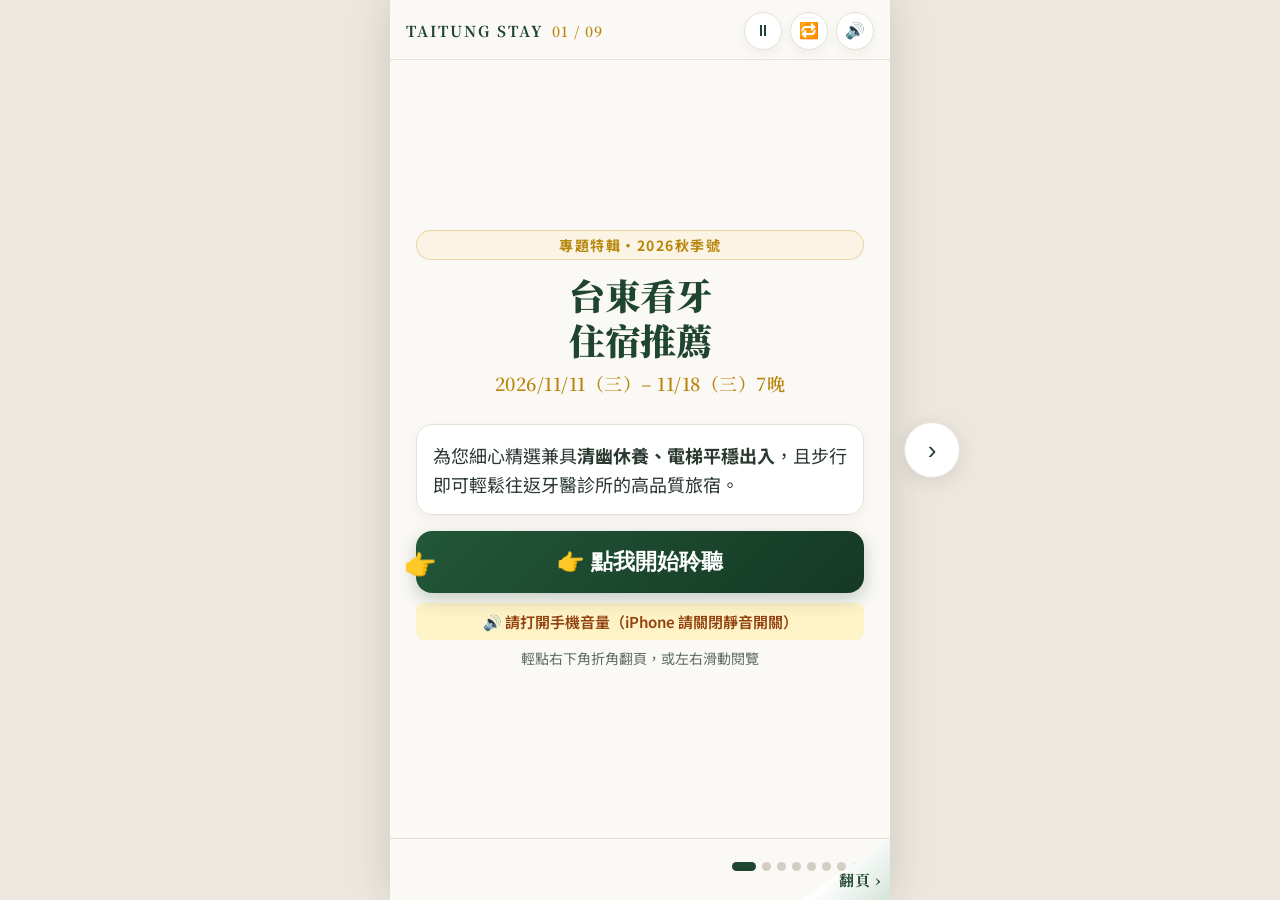
==== magazine/index.html @ 60752215 "feat: add editorial flip magazine with MiniMax TTS narration (task 7)" ====
<!DOCTYPE html>
<html lang="zh-Hant-TW">
<head>
  <meta charset="UTF-8">
  <meta name="viewport" content="width=device-width, initial-scale=1, viewport-fit=cover">
  <title>台東看牙住宿推薦｜雜誌風語音翻頁專刊</title>
  <meta name="robots" content="noindex,nofollow">
  <link rel="icon" href="data:,">
  <link rel="stylesheet" href="css/style.css?v=20261017_1200">
</head>
<body>

  <!-- PC Side Navigation Arrows -->
  <button id="pcLeft" class="pc-nav-arrow pc-nav-left" aria-label="上一頁">‹</button>
  <button id="pcRight" class="pc-nav-arrow pc-nav-right" aria-label="下一頁">›</button>

  <div id="app">
    <!-- Topbar Navigation & Audio Controls -->
    <header class="topbar">
      <div class="topbar-brand">
        <span class="mag-logo">TAITUNG STAY</span>
        <span id="pageNo" class="page-indicator">01 / 09</span>
      </div>
      <div class="topbar-controls">
        <button id="btnPause" class="control-btn" aria-label="暫停或繼續" title="暫停 / 播放">⏸</button>
        <button id="btnReplay" class="control-btn" aria-label="重聽本頁" title="重聽本頁">🔁</button>
        <button id="btnMute" class="control-btn" aria-label="靜音切換" title="靜音切換">🔊</button>
      </div>
    </header>

    <!-- Slide Stage -->
    <main id="stage" class="stage">

      <!-- ==========================================
           SLIDE 1: COVER
           ========================================== -->
      <section class="slide active" data-page="1">
        <div class="inner cover-hero">
          <div class="cover-badge">專題特輯・2026秋季號</div>
          <h1 class="cover-title">台東看牙<br>住宿推薦</h1>
          <div class="cover-dates">2026/11/11（三）– 11/18（三）7晚</div>

          <div class="cover-intro-box">
            為您細心精選兼具<strong>清幽休養、電梯平穩出入</strong>，且步行即可輕鬆往返牙醫診所的高品質旅宿。
          </div>

          <div style="position: relative; width: 100%;">
            <span class="finger-hint" style="left: -12px; top: 12px;">👉</span>
            <button id="btnStart" class="cover-btn-start">
              <span>👉 點我開始聆聽</span>
            </button>
          </div>

          <div class="volume-notice">
            <span>🔊 請打開手機音量（iPhone 請關閉靜音開關）</span>
          </div>

          <div class="turn-hint-text">
            <span>輕點右下角折角翻頁，或左右滑動閱覽</span>
          </div>
        </div>
      </section>

      <!-- ==========================================
           SLIDE 2: CLINIC LOCATION
           ========================================== -->
      <section class="slide" data-page="2">
        <div class="inner">
          <div class="mag-category">LOCATION & ACCESS</div>
          <h2 class="mag-title">牙醫診所地理位置</h2>
          <div class="mag-subtitle">台東市更生路689巷一帶・靜謐生活圈</div>

          <div class="mag-card">
            <div class="info-row">
              <span class="info-tag">診所核心</span>
              <span class="info-val">台東市更生路689巷一帶</span>
            </div>
            <div class="info-row">
              <span class="info-tag">周邊環境</span>
              <span class="info-val">生活機能完善・夜間清幽安靜</span>
            </div>
            <div class="info-row">
              <span class="info-tag">推薦標準</span>
              <span class="info-val">步行即可輕鬆達・回診無負擔</span>
            </div>
          </div>

          <div class="map-visual-box">
            <div class="map-visual-pin">📍</div>
            <div style="font-size: 18px; font-weight: 700; color: var(--primary); margin-bottom: 4px;">診所位置坐標中心</div>
            <div style="font-size: 16px; color: var(--text-muted);">本特輯住宿皆圍繞診所步行 8～10 分鐘範圍</div>
          </div>

          <div class="action-row" style="position: relative;">
            <span class="finger-hint" style="left: -14px; top: 10px;">👉</span>
            <a class="btn-mag btn-primary-mag btn-full" href="https://www.google.com/maps?q=22.766940279683972,121.13652461835369" target="_blank" rel="noopener noreferrer">
              🗺️ 開啟 Google 地圖導航
            </a>
          </div>
        </div>
      </section>

      <!-- ==========================================
           SLIDE 3: EVERGREEN HALL (松柏文旅)
           ========================================== -->
      <section class="slide" data-page="3">
        <div class="inner">
          <div class="mag-category">PRIMARY RECOMMENDATION 01</div>
          <h2 class="mag-title">松柏文旅</h2>
          <div class="mag-subtitle">步行到牙醫 550 公尺｜散步約 8 分鐘</div>

          <div class="tags-row">
            <span class="tag-pill">⭐ 主推首選</span>
            <span class="tag-pill">🛗 大樓有電梯</span>
            <span class="tag-pill">🌿 獨立陽台</span>
            <span class="tag-pill warning">⚠️ 雙床房剩最後 1 間</span>
          </div>

          <div class="mag-card">
            <div class="info-row">
              <span class="info-tag">地址</span>
              <span class="info-val">台東市洛陽街342號</span>
            </div>
            <div class="info-row">
              <span class="info-tag">旅客評分</span>
              <span class="info-val">8.5 分（Booking 高評）</span>
            </div>
            <div class="info-row">
              <span class="info-tag">房型規劃</span>
              <span class="info-val">雙床房（2張單人床）/ 加大雙人床 20㎡</span>
            </div>
            <div class="info-row">
              <span class="info-tag">7 晚總價</span>
              <span class="info-val price-val">TWD 13,504</span>
            </div>
            <div class="info-row">
              <span class="info-tag">取消政策</span>
              <span class="info-val" style="color: #047857; font-weight: 700;">10/28 前免費取消</span>
            </div>
          </div>

          <div class="action-row" style="position: relative;">
            <span class="finger-hint" style="left: -14px; top: 8px;">👉</span>
            <a class="btn-mag btn-primary-mag" href="https://www.booking.com/hotel/tw/342-evergreen-hall.zh-tw.html?checkin=2026-11-11&checkout=2026-11-18&group_adults=2&no_rooms=1" target="_blank" rel="noopener noreferrer">
              🏨 Booking 訂房
            </a>
            <a class="btn-mag btn-outline-mag" href="https://www.google.com/maps/dir/?api=1&origin=%E5%8F%B0%E6%9D%B1%E5%B8%82%E6%B4%9B%E9%99%BD%E8%A1%97342%E8%99%9F&destination=22.766940279683972,121.13652461835369&travelmode=walking" target="_blank" rel="noopener noreferrer">
              🚶 步行路線
            </a>
          </div>
        </div>
      </section>

      <!-- ==========================================
           SLIDE 4: HOTEL DE TRIANON (翠安儂風旅)
           ========================================== -->
      <section class="slide" data-page="4">
        <div class="inner">
          <div class="mag-category">PRIMARY RECOMMENDATION 02</div>
          <h2 class="mag-title">翠安儂風旅</h2>
          <div class="mag-subtitle">步行到牙醫約 8～9 分鐘｜法式優雅風情</div>

          <div class="tags-row">
            <span class="tag-pill">⭐ 主推精選</span>
            <span class="tag-pill">🛗 有電梯</span>
            <span class="tag-pill">🛎️ 24H 櫃檯</span>
            <span class="tag-pill">🚨 浴室緊急拉繩</span>
            <span class="tag-pill">🥐 附美味早餐</span>
          </div>

          <div class="mag-card">
            <div class="info-row">
              <span class="info-tag">地址</span>
              <span class="info-val">台東市四維路三段152號</span>
            </div>
            <div class="info-row">
              <span class="info-tag">旅客評分</span>
              <span class="info-val">8.2 分</span>
            </div>
            <div class="info-row">
              <span class="info-tag">推薦房型</span>
              <span class="info-val">標準雙人房 25㎡（寬敞明亮）</span>
            </div>
            <div class="info-row">
              <span class="info-tag">7 晚總價</span>
              <span class="info-val price-val">TWD 13,410</span>
            </div>
            <div class="info-row">
              <span class="info-tag">取消政策</span>
              <span class="info-val" style="color: #047857; font-weight: 700;">11/8 前免費取消</span>
            </div>
          </div>

          <div class="action-row" style="position: relative;">
            <span class="finger-hint" style="left: -14px; top: 8px;">👉</span>
            <a class="btn-mag btn-primary-mag" href="https://www.booking.com/hotel/tw/hotel-de-trianon-taitung.zh-tw.html?checkin=2026-11-11&checkout=2026-11-18&group_adults=2&no_rooms=1" target="_blank" rel="noopener noreferrer">
              🏨 Booking 訂房
            </a>
            <a class="btn-mag btn-outline-mag" href="https://www.google.com/maps/dir/?api=1&origin=%E5%8F%B0%E6%9D%B1%E5%B8%82%E5%9B%9B%E7%B6%AD%E8%B7%AF%E4%B8%89%E6%AE%B5152%E8%99%9F&destination=22.766940279683972,121.13652461835369&travelmode=walking" target="_blank" rel="noopener noreferrer">
              🚶 步行路線
            </a>
          </div>
        </div>
      </section>

      <!-- ==========================================
           SLIDE 5: SIANG GUEST HOUSE (湯園民宿)
           ========================================== -->
      <section class="slide" data-page="5">
        <div class="inner">
          <div class="mag-category">PRIMARY RECOMMENDATION 03</div>
          <h2 class="mag-title">湯園民宿</h2>
          <div class="mag-subtitle">步行到牙醫 700 公尺｜散步約 10 分鐘</div>

          <div class="tags-row">
            <span class="tag-pill">⭐ 8.9分超高評</span>
            <span class="tag-pill">🛗 有電梯</span>
            <span class="tag-pill">🧺 房內洗衣機</span>
            <span class="tag-pill">🚽 免治馬桶</span>
            <span class="tag-pill">🍳 每日早餐</span>
          </div>

          <div class="mag-card">
            <div class="info-row">
              <span class="info-tag">地址</span>
              <span class="info-val">台東市中興路一段225號</span>
            </div>
            <div class="info-row">
              <span class="info-tag">長住特點</span>
              <span class="info-val">房內專屬洗衣機・生活極便利</span>
            </div>
            <div class="info-row">
              <span class="info-tag">房型規劃</span>
              <span class="info-val">雙人房 15㎡（附獨立陽台）</span>
            </div>
            <div class="info-row">
              <span class="info-tag">7 晚總價</span>
              <span class="info-val price-val">TWD 12,600</span>
            </div>
            <div class="info-row">
              <span class="info-tag">取消政策</span>
              <span class="info-val" style="color: #047857; font-weight: 700;">11/4 前免費取消</span>
            </div>
          </div>

          <div class="action-row" style="position: relative;">
            <span class="finger-hint" style="left: -14px; top: 8px;">👉</span>
            <a class="btn-mag btn-primary-mag" href="https://www.booking.com/hotel/tw/siang-guest-house.zh-tw.html?checkin=2026-11-11&checkout=2026-11-18&group_adults=2&no_rooms=1" target="_blank" rel="noopener noreferrer">
              🏨 Booking 訂房
            </a>
            <a class="btn-mag btn-outline-mag" href="https://www.google.com/maps/dir/?api=1&origin=%E5%8F%B0%E6%9D%B1%E5%B8%82%E4%B8%AD%E8%88%88%E8%B7%AF%E4%B8%80%E6%AE%B5225%E8%99%9F&destination=22.766940279683972,121.13652461835369&travelmode=walking" target="_blank" rel="noopener noreferrer">
              🚶 步行路線
            </a>
          </div>
        </div>
      </section>

      <!-- ==========================================
           SLIDE 6: KINDNESS HOTEL (康橋大飯店 台東館)
           ========================================== -->
      <section class="slide" data-page="6">
        <div class="inner">
          <div class="mag-category">BACKUP SELECTION 01</div>
          <h2 class="mag-title">康橋大飯店 台東館</h2>
          <div class="mag-subtitle">步行到牙醫 800 公尺｜散步約 11 分鐘</div>

          <div class="tags-row">
            <span class="tag-pill">📋 品牌備案</span>
            <span class="tag-pill">🛗 有電梯</span>
            <span class="tag-pill">🥞 豐盛早餐</span>
            <span class="tag-pill">🍜 宵夜點心供應</span>
          </div>

          <div class="mag-card">
            <div class="info-row">
              <span class="info-tag">地址</span>
              <span class="info-val">台東市中興路一段209巷16號</span>
            </div>
            <div class="info-row">
              <span class="info-tag">電話諮詢</span>
              <span class="info-val"><a href="tel:089-229226" style="color: var(--primary); font-weight: 700;">089-229226</a></span>
            </div>
            <div class="info-row">
              <span class="info-tag">房型規格</span>
              <span class="info-val">舒適四人間 26㎡（2張雙人床）</span>
            </div>
            <div class="info-row">
              <span class="info-tag">7 晚總價</span>
              <span class="info-val price-val">TWD 38,790</span>
            </div>
            <div class="info-row">
              <span class="info-tag">取消與付款</span>
              <span class="info-val" style="color: #047857; font-weight: 700;">11/9 前免費取消・入住付款</span>
            </div>
          </div>

          <div class="action-row" style="position: relative;">
            <span class="finger-hint" style="left: -14px; top: 8px;">👉</span>
            <a class="btn-mag btn-primary-mag" href="https://www.booking.com/hotel/tw/kindness-hotel-taidong.zh-tw.html?checkin=2026-11-11&checkout=2026-11-18&group_adults=2&no_rooms=1" target="_blank" rel="noopener noreferrer">
              🏨 Booking 訂房
            </a>
            <a class="btn-mag btn-outline-mag" href="https://www.google.com/maps/dir/?api=1&origin=%E5%8F%B0%E6%9D%B1%E5%B8%82%E4%B8%AD%E8%88%88%E8%B7%AF%E4%B8%80%E6%AE%B5209%E5%B7%B716%E8%99%9F&destination=22.766940279683972,121.13652461835369&travelmode=walking" target="_blank" rel="noopener noreferrer">
              🚶 步行路線
            </a>
          </div>
        </div>
      </section>

      <!-- ==========================================
           SLIDE 7: SUMMER OF MOONLIGHT (月光夏民宿)
           ========================================== -->
      <section class="slide" data-page="7">
        <div class="inner">
          <div class="mag-category">BACKUP SELECTION 02</div>
          <h2 class="mag-title">月光夏民宿</h2>
          <div class="mag-subtitle">車程約 5 分鐘｜一樓客房免爬樓梯</div>

          <div class="tags-row">
            <span class="tag-pill">📋 舒適備案</span>
            <span class="tag-pill">🚪 一樓免爬梯</span>
            <span class="tag-pill">🌿 獨立陽台</span>
            <span class="tag-pill">🚐 車站機場免費接送</span>
          </div>

          <div class="mag-card">
            <div class="info-row">
              <span class="info-tag">地址</span>
              <span class="info-val">台東市馬亨亨大道625號</span>
            </div>
            <div class="info-row">
              <span class="info-tag">電話諮詢</span>
              <span class="info-val"><a href="tel:089-219168" style="color: var(--primary); font-weight: 700;">089-219168</a></span>
            </div>
            <div class="info-row">
              <span class="info-tag">房型規格</span>
              <span class="info-val">雙人房 23㎡（附陽台）</span>
            </div>
            <div class="info-row">
              <span class="info-tag">7 晚總價</span>
              <span class="info-val price-val">TWD 25,945</span>
            </div>
            <div class="info-row">
              <span class="info-tag">取消政策</span>
              <span class="info-val" style="color: #047857; font-weight: 700;">11/4 前免費取消</span>
            </div>
          </div>

          <div class="action-row" style="position: relative;">
            <span class="finger-hint" style="left: -14px; top: 8px;">👉</span>
            <a class="btn-mag btn-primary-mag" href="https://www.booking.com/hotel/tw/summer-of-moonlight-homestay.zh-tw.html?checkin=2026-11-11&checkout=2026-11-18&group_adults=2&no_rooms=1" target="_blank" rel="noopener noreferrer">
              🏨 Booking 訂房
            </a>
            <a class="btn-mag btn-outline-mag" href="https://www.google.com/maps/dir/?api=1&origin=%E5%8F%B0%E6%9D%B1%E5%B8%82%E9%A6%AC%E4%BA%A8%E4%BA%A8%E5%A4%A7%E9%81%93625%E8%99%9F&destination=22.766940279683972,121.13652461835369&travelmode=walking" target="_blank" rel="noopener noreferrer">
              🚶 步行路線
            </a>
          </div>
        </div>
      </section>

      <!-- ==========================================
           SLIDE 8: BOOKING TIPS
           ========================================== -->
      <section class="slide" data-page="8">
        <div class="inner">
          <div class="mag-category">EDITOR'S CHECKLIST</div>
          <h2 class="mag-title">行前訂房叮嚀</h2>
          <div class="mag-subtitle">主編整理的 6 大安心守則</div>

          <ul class="tips-list">
            <li class="tip-item">
              <span class="tip-icon">🪟</span>
              <div><strong>確認對外窗：</strong>訂房前請務必致電業者確認房型具備良好對外採光通風窗。</div>
            </li>
            <li class="tip-item">
              <span class="tip-icon">⏰</span>
              <div><strong>早點預訂：</strong>十一月為熱門季節，優質房況隨時可能售罄，建議提早預訂。</div>
            </li>
            <li class="tip-item">
              <span class="tip-icon">🏷️</span>
              <div><strong>長住特惠：</strong>連續入住七晚，可事先致電向旅宿洽詢是否有專屬長住折扣。</div>
            </li>
            <li class="tip-item">
              <span class="tip-icon">🛡️</span>
              <div><strong>彈性取消：</strong>優先挑選具備彈性免費取消之方案，行程更有保障。</div>
            </li>
            <li class="tip-item">
              <span class="tip-icon">✈️</span>
              <div><strong>提早入住：</strong>自瑞士返台若受時差影響，可事先詢問能否提早進房休息。</div>
            </li>
            <li class="tip-item">
              <span class="tip-icon">🧊</span>
              <div><strong>房內冰箱：</strong>確認房間配有冰箱，便於看牙療程結束後進行冰敷與保冷。</div>
            </li>
          </ul>
        </div>
      </section>

      <!-- ==========================================
           SLIDE 9: BACK COVER
           ========================================== -->
      <section class="slide" data-page="9">
        <div class="inner cover-hero">
          <div class="cover-badge">專刊封底・鳴謝閱讀</div>
          <h2 class="cover-title" style="font-size: 28px;">台東看牙住宿推薦</h2>
          <div class="cover-dates">2026/11/11 – 11/18（7晚）</div>

          <div class="cover-intro-box" style="text-align: center; font-size: 17px; line-height: 1.6;">
            本專刊所有價格與空房狀況為 <strong>2026/10/17 01:08（台灣時間）</strong>於 Booking.com 查詢之結果，實際房況以訂房當下為準。
            <div style="margin-top: 10px; color: var(--primary); font-weight: 700;">
              🌿 祝您看牙順利・台東居遊平安舒心！
            </div>
          </div>

          <div style="display: flex; flex-direction: column; gap: 10px; width: 100%; margin-top: 14px;">
            <button class="btn-mag btn-primary-mag btn-restart" style="min-height: 52px; font-size: 19px;">
              ⟲ 從頭重新閱讀專刊
            </button>
            <a class="btn-mag btn-outline-mag" href="../index.html" style="min-height: 52px; font-size: 18px;">
              🏠 返回原本清單總覽頁
            </a>
          </div>
        </div>
      </section>

    </main>

    <!-- Bottombar Navigation -->
    <footer class="bottombar">
      <!-- Back Arrow -->
      <button id="btnBack" class="nav-back-btn" aria-label="上一頁">‹</button>

      <!-- Center Dots Indicator -->
      <div id="dots" class="dots-container">
        <span class="dot active"></span>
        <span class="dot"></span>
        <span class="dot"></span>
        <span class="dot"></span>
        <span class="dot"></span>
        <span class="dot"></span>
        <span class="dot"></span>
        <span class="dot"></span>
        <span class="dot"></span>
      </div>

      <!-- Page Curl Corner Button (Next page) -->
      <button id="pageCurl" class="page-curl" aria-label="翻到下一頁">
        <div class="curl-triangle"></div>
        <span class="curl-text">翻頁 ›</span>
      </button>
    </footer>
  </div>

  <script src="js/magazine.js?v=20261017_1200"></script>
</body>
</html>
---- magazine/css/style.css ----
/* ==========================================================================
   TAITUNG DENTAL STAY - EDITORIAL MAGAZINE STYLESHEET
   Style: Kinfolk / Vogue, Mountain & Ocean Hues, Clean Typography, Big Text
   Target: Mobile & Desktop, Zero Vertical Scroll, 100svh safe viewport
   ========================================================================== */

@import url('https://fonts.googleapis.com/css2?family=Noto+Serif+TC:wght@400;600;700;900&family=Noto+Sans+TC:wght@400;500;700&display=swap');

:root {
  --primary: #1F4530;          /* 深邃森林墨綠 */
  --primary-light: #EBF3EE;    /* 柔淡鼠尾草綠 */
  --primary-glow: rgba(31, 69, 48, 0.12);
  --accent-gold: #B8860B;      /* 雜誌暖金 */
  --accent-gold-light: #FBF4E4;
  --bg-mag: #FBF9F5;           /* 高級典雅紙本米白 */
  --card-bg: #FFFFFF;
  --text-title: #14221A;       /* 深黑墨綠 */
  --text-body: #2B3830;
  --text-muted: #5D6C63;
  --border-color: #E6E1D5;
  --border-subtle: #F0EDE6;
  --shadow-sm: 0 4px 12px rgba(20, 34, 26, 0.05);
  --shadow-md: 0 8px 24px rgba(20, 34, 26, 0.08);
  --font-serif: 'Noto Serif TC', 'Songti TC', Georgia, serif;
  --font-sans: -apple-system, BlinkMacSystemFont, 'Noto Sans TC', 'PingFang TC', sans-serif;
  --app-h: 100svh;
}

*, *::before, *::after {
  box-sizing: border-box;
  margin: 0;
  padding: 0;
  -webkit-tap-highlight-color: transparent;
}

html, body {
  width: 100%;
  height: 100%;
  overflow: hidden;
  overscroll-behavior: none;
  background-color: #EDE8DF;
  font-family: var(--font-sans);
  color: var(--text-body);
  touch-action: manipulation;
}

/* ==========================================================================
   APP CONTAINER (Centered magazine on desktop, full-screen on mobile)
   ========================================================================== */
#app {
  position: fixed;
  left: 0;
  right: 0;
  top: 0;
  margin: 0 auto;
  max-width: 500px;
  width: 100%;
  height: 100vh;
  height: 100svh;
  height: var(--app-h, 100svh);
  background-color: var(--bg-mag);
  box-shadow: 0 0 40px rgba(0, 0, 0, 0.15);
  display: grid;
  grid-template-rows: auto 1fr auto;
  overflow: hidden;
}

/* ==========================================================================
   1. TOPBAR
   ========================================================================== */
.topbar {
  padding-top: max(8px, env(safe-area-inset-top));
  padding-left: 16px;
  padding-right: 16px;
  padding-bottom: 6px;
  height: calc(52px + max(8px, env(safe-area-inset-top)));
  display: flex;
  align-items: center;
  justify-content: space-between;
  border-bottom: 1px solid var(--border-color);
  background: rgba(251, 249, 245, 0.95);
  backdrop-filter: blur(8px);
  z-index: 50;
}

.topbar-brand {
  display: flex;
  align-items: baseline;
  gap: 8px;
}

.mag-logo {
  font-family: var(--font-serif);
  font-size: 15px;
  font-weight: 700;
  letter-spacing: 2px;
  text-transform: uppercase;
  color: var(--primary);
}

.page-indicator {
  font-family: var(--font-serif);
  font-size: 14px;
  font-weight: 600;
  color: var(--accent-gold);
  letter-spacing: 1px;
}

.topbar-controls {
  display: flex;
  align-items: center;
  gap: 8px;
}

.control-btn {
  width: 38px;
  height: 38px;
  border-radius: 50%;
  border: 1px solid var(--border-color);
  background: #FFFFFF;
  color: var(--primary);
  font-size: 16px;
  display: flex;
  align-items: center;
  justify-content: center;
  cursor: pointer;
  transition: all 0.2s ease;
  box-shadow: var(--shadow-sm);
}

.control-btn:active {
  transform: scale(0.92);
  background: var(--primary-light);
}

/* ==========================================================================
   2. STAGE & SLIDES
   ========================================================================== */
.stage {
  position: relative;
  width: 100%;
  height: 100%;
  overflow: hidden;
  perspective: 1400px;
}

.slide {
  position: absolute;
  inset: 0;
  padding: 8px 16px 8px;
  overflow: hidden;
  display: flex;
  flex-direction: column;
  justify-content: center;
  align-items: center;
  visibility: hidden;
  opacity: 0;
  backface-visibility: hidden;
  transform-style: preserve-3d;
}

.slide.active {
  visibility: visible;
  opacity: 1;
  z-index: 2;
}

/* Page Turn Animations */
.slide.out-next {
  visibility: visible;
  animation: pageTurnNext 0.65s cubic-bezier(0.4, 0, 0.2, 1) forwards;
  transform-origin: left center;
  z-index: 5;
}

.slide.in-next {
  visibility: visible;
  animation: pageInNext 0.65s cubic-bezier(0.2, 0.8, 0.2, 1) forwards;
  z-index: 4;
}

.slide.out-prev {
  visibility: visible;
  animation: pageTurnPrev 0.5s ease-in forwards;
  z-index: 4;
}

.slide.in-prev {
  visibility: visible;
  animation: pageInPrev 0.65s cubic-bezier(0.2, 0.8, 0.2, 1) forwards;
  transform-origin: left center;
  z-index: 5;
}

@keyframes pageTurnNext {
  0% { transform: rotateY(0deg); opacity: 1; filter: drop-shadow(0 0 0 rgba(0,0,0,0)); }
  100% { transform: rotateY(-95deg); opacity: 0.15; filter: drop-shadow(-8px 0 16px rgba(0,0,0,0.3)); }
}

@keyframes pageInNext {
  0% { transform: translateX(18%) scale(0.96); opacity: 0; }
  100% { transform: translateX(0) scale(1); opacity: 1; }
}

@keyframes pageTurnPrev {
  0% { transform: translateX(0); opacity: 1; }
  100% { transform: translateX(25%) scale(0.96); opacity: 0; }
}

@keyframes pageInPrev {
  0% { transform: rotateY(-95deg); opacity: 0.15; }
  100% { transform: rotateY(0deg); opacity: 1; }
}

/* Slide Inner Container (for JS dynamic fit & zoom) */
.inner {
  width: 100%;
  display: flex;
  flex-direction: column;
  justify-content: center;
  flex-shrink: 0;
  transition: transform 0.2s ease;
}

/* ==========================================================================
   3. EDITORIAL TYPOGRAPHY & CARD COMPONENTS
   ========================================================================== */
.mag-category {
  font-family: var(--font-serif);
  font-size: 13px;
  font-weight: 700;
  letter-spacing: 2.5px;
  text-transform: uppercase;
  color: var(--accent-gold);
  text-align: center;
  margin-bottom: 6px;
  display: flex;
  align-items: center;
  justify-content: center;
  gap: 8px;
}
.mag-category::before, .mag-category::after {
  content: "";
  display: inline-block;
  width: 24px;
  height: 1px;
  background-color: var(--accent-gold);
  opacity: 0.6;
}

.mag-title {
  font-family: var(--font-serif);
  font-size: clamp(22px, 6.2vw, 28px);
  font-weight: 700;
  color: var(--text-title);
  line-height: 1.2;
  text-align: center;
  letter-spacing: -0.5px;
  margin-bottom: 4px;
  white-space: nowrap;
}

.mag-subtitle {
  font-size: 15px;
  color: var(--text-muted);
  text-align: center;
  margin-bottom: 8px;
  line-height: 1.35;
}

/* Editorial Card */
.mag-card {
  background: var(--card-bg);
  border: 1px solid var(--border-color);
  border-radius: 14px;
  padding: 10px 14px;
  box-shadow: var(--shadow-sm);
  margin-bottom: 8px;
}

/* Meta rows with large readable text */
.info-row {
  display: flex;
  justify-content: space-between;
  align-items: baseline;
  padding: 5px 0;
  border-bottom: 1px dashed var(--border-subtle);
  font-size: 18px; /* 長輩看得清楚，至少 18px */
  line-height: 1.35;
}
.info-row:last-child {
  border-bottom: none;
}

.info-tag {
  color: var(--text-muted);
  font-weight: 500;
  font-size: 16px;
  flex-shrink: 0;
}

.info-val {
  color: var(--text-title);
  font-weight: 600;
  text-align: right;
  word-break: keep-all;
}

.price-val {
  font-family: var(--font-serif);
  font-size: 22px;
  font-weight: 700;
  color: #B91C1C; /* 典雅深紅醒目 */
}

/* Feature tags pill */
.tags-row {
  display: flex;
  flex-wrap: wrap;
  gap: 5px;
  margin: 6px 0 8px;
}

.tag-pill {
  background: var(--primary-light);
  color: var(--primary);
  font-size: 14px;
  font-weight: 600;
  padding: 3px 8px;
  border-radius: 999px;
  letter-spacing: 0.3px;
}

.tag-pill.warning {
  background: #FEF3C7;
  color: #92400E;
}

/* Action Button Rows */
.action-row {
  display: grid;
  grid-template-columns: 1fr 1fr;
  gap: 8px;
  margin-top: 8px;
  position: relative;
}

.btn-mag {
  display: inline-flex;
  align-items: center;
  justify-content: center;
  gap: 6px;
  min-height: 48px;
  padding: 6px 10px;
  border-radius: 12px;
  font-size: 18px;
  font-weight: 700;
  text-decoration: none;
  cursor: pointer;
  transition: all 0.2s ease;
  position: relative;
  text-align: center;
  white-space: nowrap;
}

.btn-primary-mag {
  background: var(--primary);
  color: #FFFFFF;
  border: 1px solid var(--primary);
  box-shadow: 0 4px 12px rgba(31, 69, 48, 0.2);
}
.btn-primary-mag:active {
  transform: translateY(1px);
  background: #163323;
}

.btn-outline-mag {
  background: #FFFFFF;
  color: var(--primary);
  border: 1.5px solid var(--primary);
}
.btn-outline-mag:active {
  background: var(--primary-light);
}

.btn-full {
  grid-column: span 2;
  min-height: 56px;
  font-size: 20px;
}

/* Wiggling Finger Hint (旁白提到按鈕時顯示) */
.finger-hint {
  display: none;
  position: absolute;
  font-size: 26px;
  z-index: 10;
  pointer-events: none;
  animation: fingerWiggle 1.4s ease-in-out infinite;
}
.finger-hint.active {
  display: block;
}

@keyframes fingerWiggle {
  0%, 100% { transform: translateX(0) scale(1); }
  50% { transform: translateX(-8px) scale(1.15); }
}

/* ==========================================================================
   4. COVER & SPECIAL PAGES
   ========================================================================== */
.cover-hero {
  text-align: center;
  padding: 12px 10px;
}

.cover-badge {
  display: inline-block;
  padding: 4px 14px;
  background: var(--accent-gold-light);
  color: var(--accent-gold);
  border: 1px solid rgba(184, 134, 11, 0.3);
  border-radius: 999px;
  font-size: 14px;
  font-weight: 700;
  letter-spacing: 1.5px;
  margin-bottom: 12px;
}

.cover-title {
  font-family: var(--font-serif);
  font-size: clamp(28px, 8.5vw, 36px);
  font-weight: 900;
  line-height: 1.25;
  color: var(--primary);
  margin-bottom: 8px;
  letter-spacing: -0.5px;
}

.cover-dates {
  font-family: var(--font-serif);
  font-size: 18px;
  font-weight: 600;
  color: var(--accent-gold);
  margin-bottom: 16px;
  letter-spacing: 0.5px;
}

.cover-intro-box {
  background: #FFFFFF;
  border: 1px solid var(--border-color);
  border-radius: 16px;
  padding: 16px;
  margin: 12px 0 16px;
  text-align: left;
  line-height: 1.6;
  font-size: 18px;
  color: var(--text-body);
  box-shadow: var(--shadow-sm);
  position: relative;
}

.cover-btn-start {
  background: linear-gradient(135deg, #225739 0%, #153824 100%);
  color: #FFFFFF;
  border: none;
  border-radius: 16px;
  padding: 16px 20px;
  font-size: 22px;
  font-weight: 700;
  width: 100%;
  cursor: pointer;
  display: flex;
  align-items: center;
  justify-content: center;
  gap: 10px;
  box-shadow: 0 6px 18px rgba(31, 69, 48, 0.25);
  transition: all 0.2s ease;
}
.cover-btn-start:active {
  transform: scale(0.98);
}

.volume-notice {
  margin-top: 10px;
  font-size: 15px;
  font-weight: 600;
  color: #92400E;
  background: #FEF3C7;
  padding: 8px 12px;
  border-radius: 8px;
  text-align: center;
  display: flex;
  align-items: center;
  justify-content: center;
  gap: 6px;
}

.turn-hint-text {
  margin-top: 8px;
  font-size: 14px;
  color: var(--text-muted);
  text-align: center;
}

/* Map illustration box */
.map-visual-box {
  background: #FFFFFF;
  border: 1px solid var(--border-color);
  border-radius: 16px;
  padding: 16px;
  text-align: center;
  margin-bottom: 12px;
}
.map-visual-pin {
  font-size: 40px;
  margin-bottom: 6px;
  display: inline-block;
  animation: gentleBounce 2s ease-in-out infinite;
}

@keyframes gentleBounce {
  0%, 100% { transform: translateY(0); }
  50% { transform: translateY(-6px); }
}

/* Tips list */
.tips-list {
  list-style: none;
  display: flex;
  flex-direction: column;
  gap: 8px;
}

.tip-item {
  background: #FFFFFF;
  border: 1px solid var(--border-color);
  border-radius: 12px;
  padding: 10px 14px;
  font-size: 17px;
  line-height: 1.45;
  display: flex;
  align-items: flex-start;
  gap: 10px;
}

.tip-icon {
  font-size: 18px;
  flex-shrink: 0;
  margin-top: 2px;
}

/* ==========================================================================
   5. BOTTOMBAR & PAGE-CURL
   ========================================================================== */
.bottombar {
  padding-bottom: max(6px, env(safe-area-inset-bottom));
  padding-left: 14px;
  padding-right: 14px;
  height: calc(56px + max(6px, env(safe-area-inset-bottom)));
  display: flex;
  align-items: center;
  justify-content: space-between;
  border-top: 1px solid var(--border-color);
  background: rgba(251, 249, 245, 0.95);
  backdrop-filter: blur(8px);
  position: relative;
  z-index: 50;
}

.nav-back-btn {
  width: 44px;
  height: 44px;
  border-radius: 50%;
  border: 1px solid var(--border-color);
  background: #FFFFFF;
  color: var(--primary);
  font-size: 22px;
  font-weight: 700;
  display: flex;
  align-items: center;
  justify-content: center;
  cursor: pointer;
  transition: all 0.2s ease;
  box-shadow: var(--shadow-sm);
}
.nav-back-btn:disabled, .nav-back-btn.hidden {
  visibility: hidden;
  pointer-events: none;
}

/* Dots Indicator */
.dots-container {
  display: flex;
  align-items: center;
  gap: 6px;
}

.dot {
  width: 9px;
  height: 9px;
  border-radius: 50%;
  background-color: #D3CDC2;
  cursor: pointer;
  transition: all 0.25s ease;
}

.dot.active {
  width: 24px;
  border-radius: 999px;
  background-color: var(--primary);
}

/* PAGE CURL (Paper folded corner) */
.page-curl {
  position: absolute;
  right: 0;
  bottom: 0;
  width: 88px;
  height: calc(56px + max(6px, env(safe-area-inset-bottom)));
  background: transparent;
  border: none;
  cursor: pointer;
  outline: none;
  display: flex;
  align-items: flex-end;
  justify-content: flex-end;
  padding-right: 10px;
  padding-bottom: max(10px, env(safe-area-inset-bottom));
  z-index: 60;
  transform-origin: bottom right;
  animation: curlWiggle 2.8s infinite;
}

.curl-triangle {
  position: absolute;
  inset: 0;
  clip-path: polygon(100% 0, 100% 100%, 0 100%);
  background: linear-gradient(135deg, #E2ECE5 0%, #FFFFFF 45%, #D4E4D9 100%);
  filter: drop-shadow(-3px -3px 5px rgba(0, 0, 0, 0.12));
}

.curl-text {
  position: relative;
  font-family: var(--font-serif);
  font-size: 15px;
  font-weight: 700;
  color: var(--primary);
  z-index: 2;
  letter-spacing: 0.5px;
}

@keyframes curlWiggle {
  0%, 70%, 100% { transform: none; }
  78% { transform: rotate(-3deg) scale(1.05); }
  86% { transform: rotate(2deg) scale(1.02); }
}

.page-curl.hidden {
  display: none;
}

/* ==========================================================================
   6. DESKTOP SIDE ARROWS (Visible on screens > 768px)
   ========================================================================== */
.pc-nav-arrow {
  display: none;
  position: fixed;
  top: 50%;
  transform: translateY(-50%);
  width: 56px;
  height: 56px;
  border-radius: 50%;
  background: #FFFFFF;
  border: 1px solid var(--border-color);
  color: var(--primary);
  font-size: 26px;
  align-items: center;
  justify-content: center;
  cursor: pointer;
  box-shadow: 0 4px 20px rgba(0, 0, 0, 0.1);
  transition: all 0.2s ease;
  z-index: 100;
}

.pc-nav-arrow:hover {
  background: var(--primary);
  color: #FFFFFF;
}

.pc-nav-left {
  left: max(20px, calc(50% - 320px));
}

.pc-nav-right {
  right: max(20px, calc(50% - 320px));
}

@media (min-width: 768px) {
  .pc-nav-arrow {
    display: flex;
  }
}

@media (prefers-reduced-motion: reduce) {
  .page-curl { animation: none; }
  .finger-hint { animation: none; }
  .slide.out-next, .slide.in-next, .slide.out-prev, .slide.in-prev {
    animation: none;
    transition: opacity 0.2s ease;
  }
}
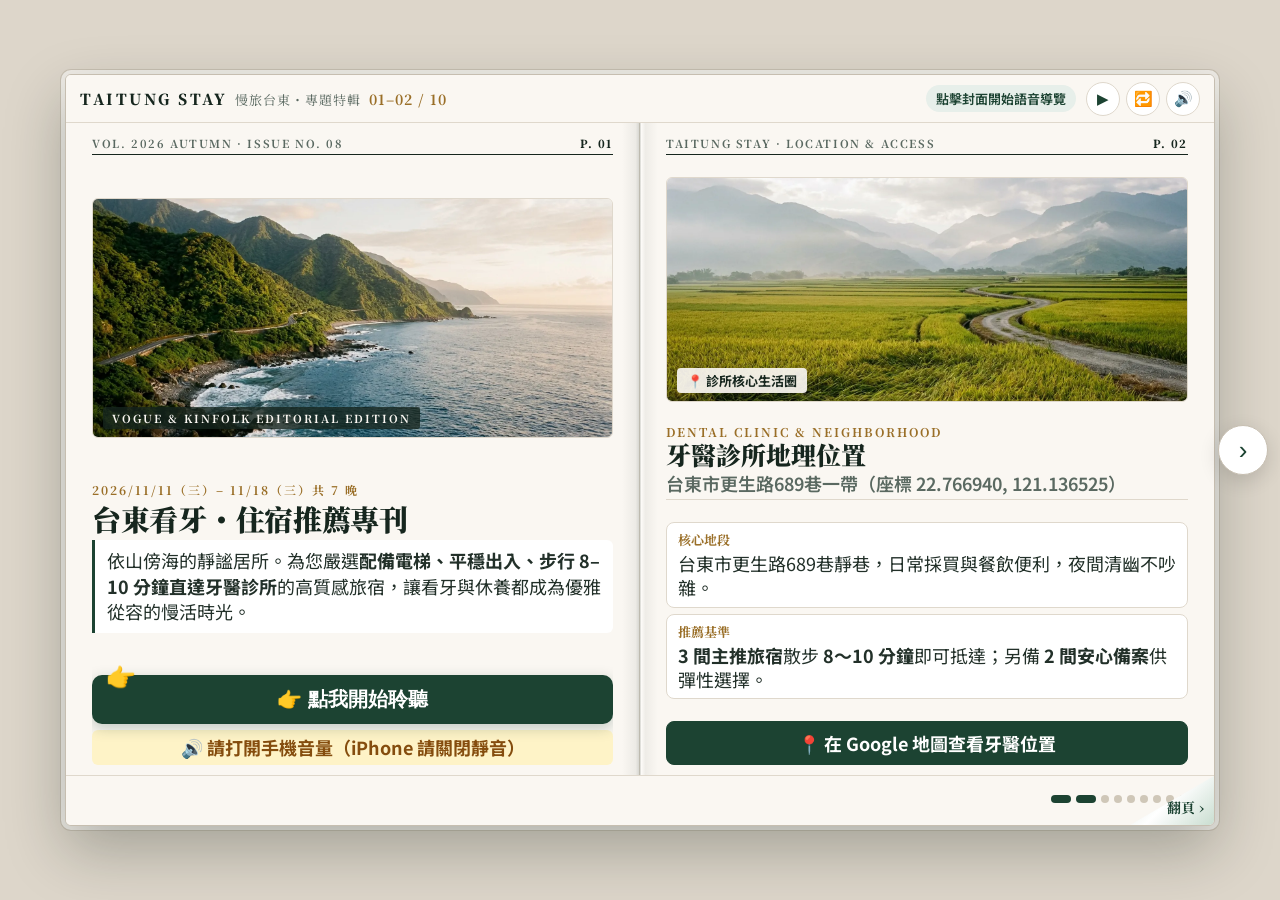
==== commit 22257719: "feat(magazine): upgrade to 10-page Vogue/Kinfolk spread magazine with real hotel photos, Nano Banana" ====
--- a/magazine/index.html
+++ b/magazine/index.html
@@ -3,146 +3,175 @@
 <head>
   <meta charset="UTF-8">
   <meta name="viewport" content="width=device-width, initial-scale=1, viewport-fit=cover">
-  <title>台東看牙住宿推薦｜雜誌風語音翻頁專刊</title>
+  <title>台東看牙住宿推薦｜Vogue & Kinfolk 風格雙頁雜誌專刊</title>
   <meta name="robots" content="noindex,nofollow">
   <link rel="icon" href="data:,">
-  <link rel="stylesheet" href="css/style.css?v=20261017_1200">
+  <link rel="stylesheet" href="css/style.css?v=20261017_1415">
 </head>
 <body>
 
-  <!-- PC Side Navigation Arrows -->
+  <!-- Desktop Side Navigation Arrows -->
   <button id="pcLeft" class="pc-nav-arrow pc-nav-left" aria-label="上一頁">‹</button>
   <button id="pcRight" class="pc-nav-arrow pc-nav-right" aria-label="下一頁">›</button>
 
   <div id="app">
-    <!-- Topbar Navigation & Audio Controls -->
+    <!-- Topbar Masthead & Audio Controls -->
     <header class="topbar">
       <div class="topbar-brand">
         <span class="mag-logo">TAITUNG STAY</span>
-        <span id="pageNo" class="page-indicator">01 / 09</span>
+        <span class="mag-issue">慢旅台東・專題特輯</span>
+        <span id="pageNo" class="page-indicator">01 / 10</span>
       </div>
       <div class="topbar-controls">
-        <button id="btnPause" class="control-btn" aria-label="暫停或繼續" title="暫停 / 播放">⏸</button>
+        <span id="audioStatus" class="audio-status-pill">語音導覽準備中</span>
+        <button id="btnPause" class="control-btn" aria-label="播放或暫停" title="播放 / 暫停">▶</button>
         <button id="btnReplay" class="control-btn" aria-label="重聽本頁" title="重聽本頁">🔁</button>
         <button id="btnMute" class="control-btn" aria-label="靜音切換" title="靜音切換">🔊</button>
       </div>
     </header>
 
-    <!-- Slide Stage -->
+    <!-- Book / Magazine Stage -->
     <main id="stage" class="stage">
-
-      <!-- ==========================================
-           SLIDE 1: COVER
+      <!-- Central Book Spine for Desktop 2-Page Spread -->
+      <div class="book-spine" aria-hidden="true"></div>
+
+      <!-- ==========================================
+           PAGE 01: COVER (封面 - 台東山海)
            ========================================== -->
       <section class="slide active" data-page="1">
-        <div class="inner cover-hero">
-          <div class="cover-badge">專題特輯・2026秋季號</div>
-          <h1 class="cover-title">台東看牙<br>住宿推薦</h1>
-          <div class="cover-dates">2026/11/11（三）– 11/18（三）7晚</div>
-
-          <div class="cover-intro-box">
-            為您細心精選兼具<strong>清幽休養、電梯平穩出入</strong>，且步行即可輕鬆往返牙醫診所的高品質旅宿。
-          </div>
-
-          <div style="position: relative; width: 100%;">
-            <span class="finger-hint" style="left: -12px; top: 12px;">👉</span>
-            <button id="btnStart" class="cover-btn-start">
-              <span>👉 點我開始聆聽</span>
-            </button>
-          </div>
-
-          <div class="volume-notice">
-            <span>🔊 請打開手機音量（iPhone 請關閉靜音開關）</span>
-          </div>
-
-          <div class="turn-hint-text">
-            <span>輕點右下角折角翻頁，或左右滑動閱覽</span>
-          </div>
-        </div>
-      </section>
-
-      <!-- ==========================================
-           SLIDE 2: CLINIC LOCATION
+        <div class="inner">
+          <div class="page-masthead">
+            <span>VOL. 2026 AUTUMN · ISSUE NO. 08</span>
+            <span class="folio-num">P. 01</span>
+          </div>
+
+          <div class="hero-photo-frame cover-photo-frame">
+            <img src="img/taitung_mountain_sea.webp" alt="台東海岸山脈與太平洋晨曦" class="editorial-img">
+            <div class="cover-overlay-badge">VOGUE &amp; KINFOLK EDITORIAL EDITION</div>
+          </div>
+
+          <div class="cover-editorial-body">
+            <div class="cover-kicker">2026/11/11（三）– 11/18（三）共 7 晚</div>
+            <h1 class="cover-main-title">台東看牙・住宿推薦專刊</h1>
+            <p class="editorial-lead">
+              依山傍海的靜謐居所。為您嚴選<strong>配備電梯、平穩出入、步行 8–10 分鐘直達牙醫診所</strong>的高質感旅宿，讓看牙與休養都成為優雅從容的慢活時光。
+            </p>
+          </div>
+
+          <div class="cover-actions">
+            <div class="btn-wrap-relative">
+              <span class="finger-hint active" style="left: 14px; top: -18px;">👉</span>
+              <button id="btnStart" class="cover-btn-start">
+                <span>👉 點我開始聆聽</span>
+              </button>
+            </div>
+            <div class="volume-notice">
+              <span>🔊 請打開手機音量（iPhone 請關閉靜音）</span>
+            </div>
+          </div>
+        </div>
+      </section>
+
+      <!-- ==========================================
+           PAGE 02: CLINIC LOCATION (牙醫位置 - 台東縱谷稻田)
            ========================================== -->
       <section class="slide" data-page="2">
         <div class="inner">
-          <div class="mag-category">LOCATION & ACCESS</div>
-          <h2 class="mag-title">牙醫診所地理位置</h2>
-          <div class="mag-subtitle">台東市更生路689巷一帶・靜謐生活圈</div>
-
-          <div class="mag-card">
-            <div class="info-row">
-              <span class="info-tag">診所核心</span>
-              <span class="info-val">台東市更生路689巷一帶</span>
-            </div>
-            <div class="info-row">
-              <span class="info-tag">周邊環境</span>
-              <span class="info-val">生活機能完善・夜間清幽安靜</span>
-            </div>
-            <div class="info-row">
-              <span class="info-tag">推薦標準</span>
-              <span class="info-val">步行即可輕鬆達・回診無負擔</span>
-            </div>
-          </div>
-
-          <div class="map-visual-box">
-            <div class="map-visual-pin">📍</div>
-            <div style="font-size: 18px; font-weight: 700; color: var(--primary); margin-bottom: 4px;">診所位置坐標中心</div>
-            <div style="font-size: 16px; color: var(--text-muted);">本特輯住宿皆圍繞診所步行 8～10 分鐘範圍</div>
-          </div>
-
-          <div class="action-row" style="position: relative;">
-            <span class="finger-hint" style="left: -14px; top: 10px;">👉</span>
+          <div class="page-masthead">
+            <span>TAITUNG STAY · LOCATION &amp; ACCESS</span>
+            <span class="folio-num">P. 02</span>
+          </div>
+
+          <div class="hero-photo-frame">
+            <img src="img/taitung_rice_paddies.webp" alt="台東縱谷翠綠稻田與山嵐" class="editorial-img">
+            <span class="photo-tag-badge">📍 診所核心生活圈</span>
+          </div>
+
+          <div class="editorial-header">
+            <div class="mag-kicker">DENTAL CLINIC &amp; NEIGHBORHOOD</div>
+            <h2 class="mag-serif-title">牙醫診所地理位置</h2>
+            <div class="mag-serif-sub">台東市更生路689巷一帶（座標 22.766940, 121.136525）</div>
+          </div>
+
+          <div class="editorial-columns">
+            <div class="col-item">
+              <span class="col-label">核心地段</span>
+              <span class="col-value">台東市更生路689巷靜巷，日常採買與餐飲便利，夜間清幽不吵雜。</span>
+            </div>
+            <div class="col-item">
+              <span class="col-label">推薦基準</span>
+              <span class="col-value"><strong>3 間主推旅宿</strong>散步 <strong>8～10 分鐘</strong>即可抵達；另備 <strong>2 間安心備案</strong>供彈性選擇。</span>
+            </div>
+          </div>
+
+          <div class="action-row single-action">
+            <span class="finger-hint" style="left: 10px; top: -18px;">👉</span>
             <a class="btn-mag btn-primary-mag btn-full" href="https://www.google.com/maps?q=22.766940279683972,121.13652461835369" target="_blank" rel="noopener noreferrer">
-              🗺️ 開啟 Google 地圖導航
-            </a>
-          </div>
-        </div>
-      </section>
-
-      <!-- ==========================================
-           SLIDE 3: EVERGREEN HALL (松柏文旅)
+              📍 在 Google 地圖查看牙醫位置
+            </a>
+          </div>
+        </div>
+      </section>
+
+      <!-- ==========================================
+           PAGE 03: 松柏文旅 (EVERGREEN HALL)
            ========================================== -->
       <section class="slide" data-page="3">
         <div class="inner">
-          <div class="mag-category">PRIMARY RECOMMENDATION 01</div>
-          <h2 class="mag-title">松柏文旅</h2>
-          <div class="mag-subtitle">步行到牙醫 550 公尺｜散步約 8 分鐘</div>
-
-          <div class="tags-row">
-            <span class="tag-pill">⭐ 主推首選</span>
-            <span class="tag-pill">🛗 大樓有電梯</span>
-            <span class="tag-pill">🌿 獨立陽台</span>
-            <span class="tag-pill warning">⚠️ 雙床房剩最後 1 間</span>
-          </div>
-
-          <div class="mag-card">
-            <div class="info-row">
-              <span class="info-tag">地址</span>
-              <span class="info-val">台東市洛陽街342號</span>
-            </div>
-            <div class="info-row">
-              <span class="info-tag">旅客評分</span>
-              <span class="info-val">8.5 分（Booking 高評）</span>
-            </div>
-            <div class="info-row">
-              <span class="info-tag">房型規劃</span>
-              <span class="info-val">雙床房（2張單人床）/ 加大雙人床 20㎡</span>
-            </div>
-            <div class="info-row">
-              <span class="info-tag">7 晚總價</span>
-              <span class="info-val price-val">TWD 13,504</span>
-            </div>
-            <div class="info-row">
-              <span class="info-tag">取消政策</span>
-              <span class="info-val" style="color: #047857; font-weight: 700;">10/28 前免費取消</span>
-            </div>
-          </div>
-
-          <div class="action-row" style="position: relative;">
-            <span class="finger-hint" style="left: -14px; top: 8px;">👉</span>
+          <div class="page-masthead">
+            <span>PRIMARY SELECTION 01 · 主推首選</span>
+            <span class="folio-num">P. 03</span>
+          </div>
+
+          <!-- 3 Real Hotel Photos Grid -->
+          <div class="hotel-photo-grid">
+            <div class="photo-cell photo-main">
+              <img src="img/hotels/evergreen/room.webp" alt="松柏文旅推薦房型" class="editorial-img">
+              <span class="photo-role-tag">推薦房型</span>
+              <span class="photo-credit">照片來源：Booking.com／業者</span>
+            </div>
+            <div class="photo-cell photo-sub1">
+              <img src="img/hotels/evergreen/exterior.webp" alt="松柏文旅外觀" class="editorial-img">
+              <span class="photo-role-tag">建築外觀</span>
+              <span class="photo-credit">照片來源：Booking.com／業者</span>
+            </div>
+            <div class="photo-cell photo-sub2">
+              <img src="img/hotels/evergreen/bathroom.webp" alt="松柏文旅浴室" class="editorial-img">
+              <span class="photo-role-tag">乾濕分離衛浴</span>
+              <span class="photo-credit">照片來源：Booking.com／業者</span>
+            </div>
+          </div>
+
+          <div class="hotel-title-bar">
+            <div>
+              <h2 class="mag-serif-title">松柏文旅</h2>
+              <div class="hotel-distance">🚶 步行到牙醫：<strong>550 公尺｜約 8 分鐘</strong></div>
+            </div>
+            <div class="hotel-price-box">
+              <span class="price-caption">7 晚含稅總價</span>
+              <span class="price-amount">TWD 13,504</span>
+            </div>
+          </div>
+
+          <div class="hotel-editorial-table">
+            <div class="he-row">
+              <span class="he-label">地址與評分</span>
+              <span class="he-val">台東市洛陽街342號 ｜ <strong>8.5 分</strong> 高評</span>
+            </div>
+            <div class="he-row">
+              <span class="he-label">設施與房型</span>
+              <span class="he-val"><strong>🛗 有電梯</strong>｜雙床房（2張單人床）或加大雙人床，20㎡ 附陽台</span>
+            </div>
+            <div class="he-row">
+              <span class="he-label">取消與提醒</span>
+              <span class="he-val"><strong class="text-green">10/28 前免費取消</strong>｜<span class="text-warn">⚠️ 雙床房僅剩 1 間，建議儘早確認</span></span>
+            </div>
+          </div>
+
+          <div class="action-row">
+            <span class="finger-hint" style="left: 10px; top: -18px;">👉</span>
             <a class="btn-mag btn-primary-mag" href="https://www.booking.com/hotel/tw/342-evergreen-hall.zh-tw.html?checkin=2026-11-11&checkout=2026-11-18&group_adults=2&no_rooms=1" target="_blank" rel="noopener noreferrer">
-              🏨 Booking 訂房
+              Booking 訂房頁
             </a>
             <a class="btn-mag btn-outline-mag" href="https://www.google.com/maps/dir/?api=1&origin=%E5%8F%B0%E6%9D%B1%E5%B8%82%E6%B4%9B%E9%99%BD%E8%A1%97342%E8%99%9F&destination=22.766940279683972,121.13652461835369&travelmode=walking" target="_blank" rel="noopener noreferrer">
               🚶 步行路線
@@ -152,49 +181,63 @@
       </section>
 
       <!-- ==========================================
-           SLIDE 4: HOTEL DE TRIANON (翠安儂風旅)
+           PAGE 04: 翠安儂風旅 (HOTEL DE TRIANON)
            ========================================== -->
       <section class="slide" data-page="4">
         <div class="inner">
-          <div class="mag-category">PRIMARY RECOMMENDATION 02</div>
-          <h2 class="mag-title">翠安儂風旅</h2>
-          <div class="mag-subtitle">步行到牙醫約 8～9 分鐘｜法式優雅風情</div>
-
-          <div class="tags-row">
-            <span class="tag-pill">⭐ 主推精選</span>
-            <span class="tag-pill">🛗 有電梯</span>
-            <span class="tag-pill">🛎️ 24H 櫃檯</span>
-            <span class="tag-pill">🚨 浴室緊急拉繩</span>
-            <span class="tag-pill">🥐 附美味早餐</span>
-          </div>
-
-          <div class="mag-card">
-            <div class="info-row">
-              <span class="info-tag">地址</span>
-              <span class="info-val">台東市四維路三段152號</span>
-            </div>
-            <div class="info-row">
-              <span class="info-tag">旅客評分</span>
-              <span class="info-val">8.2 分</span>
-            </div>
-            <div class="info-row">
-              <span class="info-tag">推薦房型</span>
-              <span class="info-val">標準雙人房 25㎡（寬敞明亮）</span>
-            </div>
-            <div class="info-row">
-              <span class="info-tag">7 晚總價</span>
-              <span class="info-val price-val">TWD 13,410</span>
-            </div>
-            <div class="info-row">
-              <span class="info-tag">取消政策</span>
-              <span class="info-val" style="color: #047857; font-weight: 700;">11/8 前免費取消</span>
-            </div>
-          </div>
-
-          <div class="action-row" style="position: relative;">
-            <span class="finger-hint" style="left: -14px; top: 8px;">👉</span>
+          <div class="page-masthead">
+            <span>PRIMARY SELECTION 02 · 主推推薦</span>
+            <span class="folio-num">P. 04</span>
+          </div>
+
+          <div class="hotel-photo-grid">
+            <div class="photo-cell photo-main">
+              <img src="img/hotels/trianon/room.webp" alt="翠安儂風旅標準雙人房" class="editorial-img">
+              <span class="photo-role-tag">標準雙人房 25㎡</span>
+              <span class="photo-credit">照片來源：Booking.com／業者</span>
+            </div>
+            <div class="photo-cell photo-sub1">
+              <img src="img/hotels/trianon/exterior.webp" alt="翠安儂風旅建築外觀" class="editorial-img">
+              <span class="photo-role-tag">建築外觀</span>
+              <span class="photo-credit">照片來源：Booking.com／業者</span>
+            </div>
+            <div class="photo-cell photo-sub2">
+              <img src="img/hotels/trianon/bathroom.webp" alt="翠安儂風旅浴室" class="editorial-img">
+              <span class="photo-role-tag">衛浴空間</span>
+              <span class="photo-credit">照片來源：Booking.com／業者</span>
+            </div>
+          </div>
+
+          <div class="hotel-title-bar">
+            <div>
+              <h2 class="mag-serif-title">翠安儂風旅</h2>
+              <div class="hotel-distance">🚶 步行到牙醫：<strong>走路約 8～9 分鐘</strong></div>
+            </div>
+            <div class="hotel-price-box">
+              <span class="price-caption">7 晚總價（含早餐）</span>
+              <span class="price-amount">TWD 13,410</span>
+            </div>
+          </div>
+
+          <div class="hotel-editorial-table">
+            <div class="he-row">
+              <span class="he-label">地址與評分</span>
+              <span class="he-val">台東市四維路三段152號 ｜ <strong>8.2 分</strong> 法式優雅旅宿</span>
+            </div>
+            <div class="he-row">
+              <span class="he-label">安心設施</span>
+              <span class="he-val"><strong>🛗 有電梯</strong>、<strong>浴室緊急呼救設備</strong>、24 小時櫃檯服務</span>
+            </div>
+            <div class="he-row">
+              <span class="he-label">房型與取消</span>
+              <span class="he-val">標準雙人房 25㎡（含早餐）｜<strong class="text-green">11/8 前可免費取消</strong></span>
+            </div>
+          </div>
+
+          <div class="action-row">
+            <span class="finger-hint" style="left: 10px; top: -18px;">👉</span>
             <a class="btn-mag btn-primary-mag" href="https://www.booking.com/hotel/tw/hotel-de-trianon-taitung.zh-tw.html?checkin=2026-11-11&checkout=2026-11-18&group_adults=2&no_rooms=1" target="_blank" rel="noopener noreferrer">
-              🏨 Booking 訂房
+              Booking 訂房頁
             </a>
             <a class="btn-mag btn-outline-mag" href="https://www.google.com/maps/dir/?api=1&origin=%E5%8F%B0%E6%9D%B1%E5%B8%82%E5%9B%9B%E7%B6%AD%E8%B7%AF%E4%B8%89%E6%AE%B5152%E8%99%9F&destination=22.766940279683972,121.13652461835369&travelmode=walking" target="_blank" rel="noopener noreferrer">
               🚶 步行路線
@@ -204,49 +247,63 @@
       </section>
 
       <!-- ==========================================
-           SLIDE 5: SIANG GUEST HOUSE (湯園民宿)
+           PAGE 05: 湯園民宿 (SIANG GUEST HOUSE)
            ========================================== -->
       <section class="slide" data-page="5">
         <div class="inner">
-          <div class="mag-category">PRIMARY RECOMMENDATION 03</div>
-          <h2 class="mag-title">湯園民宿</h2>
-          <div class="mag-subtitle">步行到牙醫 700 公尺｜散步約 10 分鐘</div>
-
-          <div class="tags-row">
-            <span class="tag-pill">⭐ 8.9分超高評</span>
-            <span class="tag-pill">🛗 有電梯</span>
-            <span class="tag-pill">🧺 房內洗衣機</span>
-            <span class="tag-pill">🚽 免治馬桶</span>
-            <span class="tag-pill">🍳 每日早餐</span>
-          </div>
-
-          <div class="mag-card">
-            <div class="info-row">
-              <span class="info-tag">地址</span>
-              <span class="info-val">台東市中興路一段225號</span>
-            </div>
-            <div class="info-row">
-              <span class="info-tag">長住特點</span>
-              <span class="info-val">房內專屬洗衣機・生活極便利</span>
-            </div>
-            <div class="info-row">
-              <span class="info-tag">房型規劃</span>
-              <span class="info-val">雙人房 15㎡（附獨立陽台）</span>
-            </div>
-            <div class="info-row">
-              <span class="info-tag">7 晚總價</span>
-              <span class="info-val price-val">TWD 12,600</span>
-            </div>
-            <div class="info-row">
-              <span class="info-tag">取消政策</span>
-              <span class="info-val" style="color: #047857; font-weight: 700;">11/4 前免費取消</span>
-            </div>
-          </div>
-
-          <div class="action-row" style="position: relative;">
-            <span class="finger-hint" style="left: -14px; top: 8px;">👉</span>
+          <div class="page-masthead">
+            <span>PRIMARY SELECTION 03 · 主推推薦</span>
+            <span class="folio-num">P. 05</span>
+          </div>
+
+          <div class="hotel-photo-grid">
+            <div class="photo-cell photo-main">
+              <img src="img/hotels/siang/room.webp" alt="湯園民宿推薦雙人房" class="editorial-img">
+              <span class="photo-role-tag">雙人房附陽台</span>
+              <span class="photo-credit">照片來源：Booking.com／業者</span>
+            </div>
+            <div class="photo-cell photo-sub1">
+              <img src="img/hotels/siang/exterior.webp" alt="湯園民宿建築外觀" class="editorial-img">
+              <span class="photo-role-tag">建築外觀</span>
+              <span class="photo-credit">照片來源：Booking.com／業者</span>
+            </div>
+            <div class="photo-cell photo-sub2">
+              <img src="img/hotels/siang/bathroom.webp" alt="湯園民宿浴室" class="editorial-img">
+              <span class="photo-role-tag">衛浴空間</span>
+              <span class="photo-credit">照片來源：Booking.com／業者</span>
+            </div>
+          </div>
+
+          <div class="hotel-title-bar">
+            <div>
+              <h2 class="mag-serif-title">湯園民宿</h2>
+              <div class="hotel-distance">🚶 步行到牙醫：<strong>700 公尺｜約 10 分鐘</strong></div>
+            </div>
+            <div class="hotel-price-box">
+              <span class="price-caption">7 晚總價（含早餐）</span>
+              <span class="price-amount">TWD 12,600</span>
+            </div>
+          </div>
+
+          <div class="hotel-editorial-table">
+            <div class="he-row">
+              <span class="he-label">地址與評分</span>
+              <span class="he-val">台東市中興路一段225號 ｜ <strong>8.9 分</strong> 超高評價</span>
+            </div>
+            <div class="he-row">
+              <span class="he-label">長住亮點</span>
+              <span class="he-val"><strong>🛗 有電梯</strong>、含早餐、<strong>房內專屬洗衣機</strong>與<strong>免治馬桶</strong></span>
+            </div>
+            <div class="he-row">
+              <span class="he-label">房型與取消</span>
+              <span class="he-val">雙人房 15㎡（有陽台）｜<strong class="text-green">11/4 前可免費取消</strong></span>
+            </div>
+          </div>
+
+          <div class="action-row">
+            <span class="finger-hint" style="left: 10px; top: -18px;">👉</span>
             <a class="btn-mag btn-primary-mag" href="https://www.booking.com/hotel/tw/siang-guest-house.zh-tw.html?checkin=2026-11-11&checkout=2026-11-18&group_adults=2&no_rooms=1" target="_blank" rel="noopener noreferrer">
-              🏨 Booking 訂房
+              Booking 訂房頁
             </a>
             <a class="btn-mag btn-outline-mag" href="https://www.google.com/maps/dir/?api=1&origin=%E5%8F%B0%E6%9D%B1%E5%B8%82%E4%B8%AD%E8%88%88%E8%B7%AF%E4%B8%80%E6%AE%B5225%E8%99%9F&destination=22.766940279683972,121.13652461835369&travelmode=walking" target="_blank" rel="noopener noreferrer">
               🚶 步行路線
@@ -256,48 +313,63 @@
       </section>
 
       <!-- ==========================================
-           SLIDE 6: KINDNESS HOTEL (康橋大飯店 台東館)
+           PAGE 06: 康橋大飯店 台東館 (KINDNESS HOTEL)
            ========================================== -->
       <section class="slide" data-page="6">
         <div class="inner">
-          <div class="mag-category">BACKUP SELECTION 01</div>
-          <h2 class="mag-title">康橋大飯店 台東館</h2>
-          <div class="mag-subtitle">步行到牙醫 800 公尺｜散步約 11 分鐘</div>
-
-          <div class="tags-row">
-            <span class="tag-pill">📋 品牌備案</span>
-            <span class="tag-pill">🛗 有電梯</span>
-            <span class="tag-pill">🥞 豐盛早餐</span>
-            <span class="tag-pill">🍜 宵夜點心供應</span>
-          </div>
-
-          <div class="mag-card">
-            <div class="info-row">
-              <span class="info-tag">地址</span>
-              <span class="info-val">台東市中興路一段209巷16號</span>
-            </div>
-            <div class="info-row">
-              <span class="info-tag">電話諮詢</span>
-              <span class="info-val"><a href="tel:089-229226" style="color: var(--primary); font-weight: 700;">089-229226</a></span>
-            </div>
-            <div class="info-row">
-              <span class="info-tag">房型規格</span>
-              <span class="info-val">舒適四人間 26㎡（2張雙人床）</span>
-            </div>
-            <div class="info-row">
-              <span class="info-tag">7 晚總價</span>
-              <span class="info-val price-val">TWD 38,790</span>
-            </div>
-            <div class="info-row">
-              <span class="info-tag">取消與付款</span>
-              <span class="info-val" style="color: #047857; font-weight: 700;">11/9 前免費取消・入住付款</span>
-            </div>
-          </div>
-
-          <div class="action-row" style="position: relative;">
-            <span class="finger-hint" style="left: -14px; top: 8px;">👉</span>
+          <div class="page-masthead">
+            <span>BACKUP SELECTION 01 · 品牌備案</span>
+            <span class="folio-num">P. 06</span>
+          </div>
+
+          <div class="hotel-photo-grid">
+            <div class="photo-cell photo-main">
+              <img src="img/hotels/kindness/room.webp" alt="康橋大飯店台東館舒適四人間" class="editorial-img">
+              <span class="photo-role-tag">舒適四人間 26㎡</span>
+              <span class="photo-credit">照片來源：Booking.com／業者</span>
+            </div>
+            <div class="photo-cell photo-sub1">
+              <img src="img/hotels/kindness/exterior.webp" alt="康橋大飯店台東館外觀" class="editorial-img">
+              <span class="photo-role-tag">建築外觀</span>
+              <span class="photo-credit">照片來源：Booking.com／業者</span>
+            </div>
+            <div class="photo-cell photo-sub2">
+              <img src="img/hotels/kindness/bathroom.webp" alt="康橋大飯店台東館浴室" class="editorial-img">
+              <span class="photo-role-tag">衛浴空間</span>
+              <span class="photo-credit">照片來源：Booking.com／業者</span>
+            </div>
+          </div>
+
+          <div class="hotel-title-bar">
+            <div>
+              <h2 class="mag-serif-title">康橋大飯店 台東館</h2>
+              <div class="hotel-distance">🚶 步行到牙醫：<strong>800 公尺｜約 11 分鐘</strong></div>
+            </div>
+            <div class="hotel-price-box">
+              <span class="price-caption">7 晚總價（含早餐）</span>
+              <span class="price-amount">TWD 38,790</span>
+            </div>
+          </div>
+
+          <div class="hotel-editorial-table">
+            <div class="he-row">
+              <span class="he-label">地址與電話</span>
+              <span class="he-val">台東市中興路一段209巷16號 ｜ 電話 <a href="tel:089-229226" class="tel-link">089-229226</a></span>
+            </div>
+            <div class="he-row">
+              <span class="he-label">設施與房型</span>
+              <span class="he-val"><strong>🛗 有電梯</strong>、含豐盛早餐｜舒適四人間（2張雙人床，26㎡，城市景觀）</span>
+            </div>
+            <div class="he-row">
+              <span class="he-label">取消與付款</span>
+              <span class="he-val"><strong class="text-green">11/9 前可免費取消</strong>，入住時付款</span>
+            </div>
+          </div>
+
+          <div class="action-row">
+            <span class="finger-hint" style="left: 10px; top: -18px;">👉</span>
             <a class="btn-mag btn-primary-mag" href="https://www.booking.com/hotel/tw/kindness-hotel-taidong.zh-tw.html?checkin=2026-11-11&checkout=2026-11-18&group_adults=2&no_rooms=1" target="_blank" rel="noopener noreferrer">
-              🏨 Booking 訂房
+              Booking 訂房頁
             </a>
             <a class="btn-mag btn-outline-mag" href="https://www.google.com/maps/dir/?api=1&origin=%E5%8F%B0%E6%9D%B1%E5%B8%82%E4%B8%AD%E8%88%88%E8%B7%AF%E4%B8%80%E6%AE%B5209%E5%B7%B716%E8%99%9F&destination=22.766940279683972,121.13652461835369&travelmode=walking" target="_blank" rel="noopener noreferrer">
               🚶 步行路線
@@ -307,48 +379,63 @@
       </section>
 
       <!-- ==========================================
-           SLIDE 7: SUMMER OF MOONLIGHT (月光夏民宿)
+           PAGE 07: 月光夏民宿 (SUMMER OF MOONLIGHT)
            ========================================== -->
       <section class="slide" data-page="7">
         <div class="inner">
-          <div class="mag-category">BACKUP SELECTION 02</div>
-          <h2 class="mag-title">月光夏民宿</h2>
-          <div class="mag-subtitle">車程約 5 分鐘｜一樓客房免爬樓梯</div>
-
-          <div class="tags-row">
-            <span class="tag-pill">📋 舒適備案</span>
-            <span class="tag-pill">🚪 一樓免爬梯</span>
-            <span class="tag-pill">🌿 獨立陽台</span>
-            <span class="tag-pill">🚐 車站機場免費接送</span>
-          </div>
-
-          <div class="mag-card">
-            <div class="info-row">
-              <span class="info-tag">地址</span>
-              <span class="info-val">台東市馬亨亨大道625號</span>
-            </div>
-            <div class="info-row">
-              <span class="info-tag">電話諮詢</span>
-              <span class="info-val"><a href="tel:089-219168" style="color: var(--primary); font-weight: 700;">089-219168</a></span>
-            </div>
-            <div class="info-row">
-              <span class="info-tag">房型規格</span>
-              <span class="info-val">雙人房 23㎡（附陽台）</span>
-            </div>
-            <div class="info-row">
-              <span class="info-tag">7 晚總價</span>
-              <span class="info-val price-val">TWD 25,945</span>
-            </div>
-            <div class="info-row">
-              <span class="info-tag">取消政策</span>
-              <span class="info-val" style="color: #047857; font-weight: 700;">11/4 前免費取消</span>
-            </div>
-          </div>
-
-          <div class="action-row" style="position: relative;">
-            <span class="finger-hint" style="left: -14px; top: 8px;">👉</span>
+          <div class="page-masthead">
+            <span>BACKUP SELECTION 02 · 庭園備案</span>
+            <span class="folio-num">P. 07</span>
+          </div>
+
+          <div class="hotel-photo-grid">
+            <div class="photo-cell photo-main">
+              <img src="img/hotels/moonlight/room.webp" alt="月光夏民宿雙人房" class="editorial-img">
+              <span class="photo-role-tag">一樓雙人房 23㎡</span>
+              <span class="photo-credit">照片來源：Booking.com／業者</span>
+            </div>
+            <div class="photo-cell photo-sub1">
+              <img src="img/hotels/moonlight/exterior.webp" alt="月光夏民宿外觀與庭園" class="editorial-img">
+              <span class="photo-role-tag">建築外觀與庭園</span>
+              <span class="photo-credit">照片來源：Booking.com／業者</span>
+            </div>
+            <div class="photo-cell photo-sub2">
+              <img src="img/hotels/moonlight/bathroom.webp" alt="月光夏民宿衛浴" class="editorial-img">
+              <span class="photo-role-tag">乾濕分離衛浴</span>
+              <span class="photo-credit">照片來源：Booking.com／業者</span>
+            </div>
+          </div>
+
+          <div class="hotel-title-bar">
+            <div>
+              <h2 class="mag-serif-title">月光夏民宿</h2>
+              <div class="hotel-distance">🚶 步行 <strong>1.9 公里（約 27 分）</strong>｜車程約 5 分</div>
+            </div>
+            <div class="hotel-price-box">
+              <span class="price-caption">7 晚總價（含早 27,310）</span>
+              <span class="price-amount">TWD 25,945</span>
+            </div>
+          </div>
+
+          <div class="hotel-editorial-table">
+            <div class="he-row">
+              <span class="he-label">地址與電話</span>
+              <span class="he-val">台東市馬亨亨大道625號 ｜ 電話 <a href="tel:089-219168" class="tel-link">089-219168</a></span>
+            </div>
+            <div class="he-row">
+              <span class="he-label">設施與服務</span>
+              <span class="he-val">無電梯但<strong>房間在一樓免爬梯</strong>、有陽台、<strong>車站與機場接送</strong></span>
+            </div>
+            <div class="he-row">
+              <span class="he-label">取消與提醒</span>
+              <span class="he-val"><strong class="text-green">11/4 前免費取消</strong>｜<span class="text-warn">⚠️ 請先確認 10% 服務費是否已含在總價</span></span>
+            </div>
+          </div>
+
+          <div class="action-row">
+            <span class="finger-hint" style="left: 10px; top: -18px;">👉</span>
             <a class="btn-mag btn-primary-mag" href="https://www.booking.com/hotel/tw/summer-of-moonlight-homestay.zh-tw.html?checkin=2026-11-11&checkout=2026-11-18&group_adults=2&no_rooms=1" target="_blank" rel="noopener noreferrer">
-              🏨 Booking 訂房
+              Booking 訂房頁
             </a>
             <a class="btn-mag btn-outline-mag" href="https://www.google.com/maps/dir/?api=1&origin=%E5%8F%B0%E6%9D%B1%E5%B8%82%E9%A6%AC%E4%BA%A8%E4%BA%A8%E5%A4%A7%E9%81%93625%E8%99%9F&destination=22.766940279683972,121.13652461835369&travelmode=walking" target="_blank" rel="noopener noreferrer">
               🚶 步行路線
@@ -358,65 +445,123 @@
       </section>
 
       <!-- ==========================================
-           SLIDE 8: BOOKING TIPS
+           PAGE 08: BOOKING TIPS (行前訂房叮嚀)
            ========================================== -->
       <section class="slide" data-page="8">
         <div class="inner">
-          <div class="mag-category">EDITOR'S CHECKLIST</div>
-          <h2 class="mag-title">行前訂房叮嚀</h2>
-          <div class="mag-subtitle">主編整理的 6 大安心守則</div>
-
-          <ul class="tips-list">
-            <li class="tip-item">
-              <span class="tip-icon">🪟</span>
-              <div><strong>確認對外窗：</strong>訂房前請務必致電業者確認房型具備良好對外採光通風窗。</div>
-            </li>
-            <li class="tip-item">
-              <span class="tip-icon">⏰</span>
-              <div><strong>早點預訂：</strong>十一月為熱門季節，優質房況隨時可能售罄，建議提早預訂。</div>
-            </li>
-            <li class="tip-item">
-              <span class="tip-icon">🏷️</span>
-              <div><strong>長住特惠：</strong>連續入住七晚，可事先致電向旅宿洽詢是否有專屬長住折扣。</div>
-            </li>
-            <li class="tip-item">
-              <span class="tip-icon">🛡️</span>
-              <div><strong>彈性取消：</strong>優先挑選具備彈性免費取消之方案，行程更有保障。</div>
-            </li>
-            <li class="tip-item">
-              <span class="tip-icon">✈️</span>
-              <div><strong>提早入住：</strong>自瑞士返台若受時差影響，可事先詢問能否提早進房休息。</div>
-            </li>
-            <li class="tip-item">
-              <span class="tip-icon">🧊</span>
-              <div><strong>房內冰箱：</strong>確認房間配有冰箱，便於看牙療程結束後進行冰敷與保冷。</div>
-            </li>
-          </ul>
-        </div>
-      </section>
-
-      <!-- ==========================================
-           SLIDE 9: BACK COVER
+          <div class="page-masthead">
+            <span>EDITOR'S NOTE · 訂房與休養指南</span>
+            <span class="folio-num">P. 08</span>
+          </div>
+
+          <div class="diptych-photo-row">
+            <div class="diptych-cell">
+              <img src="img/editorial_cozy_room.webp" alt="陽光灑落的溫馨休養房間意象" class="editorial-img">
+            </div>
+            <div class="diptych-cell">
+              <img src="img/editorial_breakfast.webp" alt="溫馨晨間早餐意象" class="editorial-img">
+            </div>
+          </div>
+
+          <div class="editorial-header compact-header">
+            <div class="mag-kicker">ESSENTIAL CHECKLIST</div>
+            <h2 class="mag-serif-title">行前訂房 6 大叮嚀</h2>
+          </div>
+
+          <div class="tips-editorial-grid">
+            <div class="tip-card">
+              <span class="tip-num">01</span>
+              <div class="tip-text"><strong>確認對外窗：</strong>訂房前請先打電話向業者確認房間是否有窗戶。</div>
+            </div>
+            <div class="tip-card">
+              <span class="tip-num">02</span>
+              <div class="tip-text"><strong>早點預訂：</strong>十一月空房隨時會被訂走，建議儘早預訂。</div>
+            </div>
+            <div class="tip-card">
+              <span class="tip-num">03</span>
+              <div class="tip-text"><strong>詢問長住優惠：</strong>連住 7 晚可先打電話詢問是否有長住優惠。</div>
+            </div>
+            <div class="tip-card">
+              <span class="tip-num">04</span>
+              <div class="tip-text"><strong>彈性取消：</strong>優先選擇可以免費取消的訂房方案。</div>
+            </div>
+            <div class="tip-card">
+              <span class="tip-num">05</span>
+              <div class="tip-text"><strong>提早入住：</strong>從瑞士回來有時差，可先詢問能否提早入住。</div>
+            </div>
+            <div class="tip-card">
+              <span class="tip-num">06</span>
+              <div class="tip-text"><strong>房間冰箱：</strong>確認房內有冰箱，看完牙可以方便冰敷休養。</div>
+            </div>
+          </div>
+        </div>
+      </section>
+
+      <!-- ==========================================
+           PAGE 09: TAITUNG SLOW LIVING (台東山海・慢活休養手札)
            ========================================== -->
       <section class="slide" data-page="9">
-        <div class="inner cover-hero">
-          <div class="cover-badge">專刊封底・鳴謝閱讀</div>
-          <h2 class="cover-title" style="font-size: 28px;">台東看牙住宿推薦</h2>
-          <div class="cover-dates">2026/11/11 – 11/18（7晚）</div>
-
-          <div class="cover-intro-box" style="text-align: center; font-size: 17px; line-height: 1.6;">
-            本專刊所有價格與空房狀況為 <strong>2026/10/17 01:08（台灣時間）</strong>於 Booking.com 查詢之結果，實際房況以訂房當下為準。
-            <div style="margin-top: 10px; color: var(--primary); font-weight: 700;">
-              🌿 祝您看牙順利・台東居遊平安舒心！
-            </div>
-          </div>
-
-          <div style="display: flex; flex-direction: column; gap: 10px; width: 100%; margin-top: 14px;">
-            <button class="btn-mag btn-primary-mag btn-restart" style="min-height: 52px; font-size: 19px;">
-              ⟲ 從頭重新閱讀專刊
+        <div class="inner">
+          <div class="page-masthead">
+            <span>TAITUNG SLOW LIVING · 山海療癒手札</span>
+            <span class="folio-num">P. 09</span>
+          </div>
+
+          <div class="hero-photo-frame tall-hero">
+            <img src="img/taitung_hot_air_balloon.webp" alt="台東鹿野高台與縱谷晨霧熱氣球" class="editorial-img">
+            <span class="photo-tag-badge">🌿 東台灣秋季慢旅</span>
+          </div>
+
+          <div class="editorial-header">
+            <div class="mag-kicker">AUTUMN IN TAITUNG</div>
+            <h2 class="mag-serif-title">山海之間・靜心休養</h2>
+            <div class="mag-serif-sub">十一月微涼秋風，最適合放慢步調的療癒時節</div>
+          </div>
+
+          <div class="editorial-columns">
+            <div class="col-item">
+              <span class="col-label">縱谷與太平洋</span>
+              <span class="col-value">秋季的台東褪去盛夏暑氣，清晨有溫潤海風與山嵐，散步往返診所格外舒心。</span>
+            </div>
+            <div class="col-item">
+              <span class="col-label">溫軟飲食建議</span>
+              <span class="col-value">看牙期間推薦品嚐在地溫熱豆漿、清燉鮮魚湯與軟綿米食，營養充足且不傷牙齦。</span>
+            </div>
+          </div>
+        </div>
+      </section>
+
+      <!-- ==========================================
+           PAGE 10: BACK COVER (專刊封底・太平洋晨光)
+           ========================================== -->
+      <section class="slide" data-page="10">
+        <div class="inner">
+          <div class="page-masthead">
+            <span>COLOPHON &amp; BACK COVER · 專刊封底</span>
+            <span class="folio-num">P. 10</span>
+          </div>
+
+          <div class="hero-photo-frame">
+            <img src="img/pacific_dawn.webp" alt="台東太平洋晨光與海浪" class="editorial-img">
+            <span class="photo-tag-badge">🌅 太平洋的溫柔晨曦</span>
+          </div>
+
+          <div class="editorial-header">
+            <div class="mag-kicker">TAITUNG DENTAL STAY EDITION</div>
+            <h2 class="mag-serif-title">祝您看牙順利・旅途平安</h2>
+            <div class="mag-serif-sub">2026/11/11（三）– 11/18（三）共 7 晚</div>
+          </div>
+
+          <div class="colophon-box">
+            價格與空房為 <strong>2026/10/17 01:08（台灣時間）</strong>在 Booking.com 查詢的結果，實際以訂房時為準。
+          </div>
+
+          <div class="action-row">
+            <button class="btn-mag btn-primary-mag btn-restart">
+              ⟲ 重新閱讀專刊
             </button>
-            <a class="btn-mag btn-outline-mag" href="../index.html" style="min-height: 52px; font-size: 18px;">
-              🏠 返回原本清單總覽頁
+            <a class="btn-mag btn-outline-mag" href="../index.html">
+              🏠 返回原本清單頁
             </a>
           </div>
         </div>
@@ -424,25 +569,23 @@
 
     </main>
 
-    <!-- Bottombar Navigation -->
+    <!-- Bottombar Navigation & Folded Page-Curl -->
     <footer class="bottombar">
-      <!-- Back Arrow -->
       <button id="btnBack" class="nav-back-btn" aria-label="上一頁">‹</button>
 
-      <!-- Center Dots Indicator -->
       <div id="dots" class="dots-container">
-        <span class="dot active"></span>
-        <span class="dot"></span>
-        <span class="dot"></span>
-        <span class="dot"></span>
-        <span class="dot"></span>
-        <span class="dot"></span>
-        <span class="dot"></span>
-        <span class="dot"></span>
-        <span class="dot"></span>
+        <span class="dot active" data-index="0"></span>
+        <span class="dot" data-index="1"></span>
+        <span class="dot" data-index="2"></span>
+        <span class="dot" data-index="3"></span>
+        <span class="dot" data-index="4"></span>
+        <span class="dot" data-index="5"></span>
+        <span class="dot" data-index="6"></span>
+        <span class="dot" data-index="7"></span>
+        <span class="dot" data-index="8"></span>
+        <span class="dot" data-index="9"></span>
       </div>
 
-      <!-- Page Curl Corner Button (Next page) -->
       <button id="pageCurl" class="page-curl" aria-label="翻到下一頁">
         <div class="curl-triangle"></div>
         <span class="curl-text">翻頁 ›</span>
@@ -450,6 +593,6 @@
     </footer>
   </div>
 
-  <script src="js/magazine.js?v=20261017_1200"></script>
+  <script src="js/magazine.js?v=20261017_1415"></script>
 </body>
 </html>
--- a/magazine/css/style.css
+++ b/magazine/css/style.css
@@ -1,29 +1,27 @@
 /* ==========================================================================
-   TAITUNG DENTAL STAY - EDITORIAL MAGAZINE STYLESHEET
-   Style: Kinfolk / Vogue, Mountain & Ocean Hues, Clean Typography, Big Text
-   Target: Mobile & Desktop, Zero Vertical Scroll, 100svh safe viewport
+   TAITUNG DENTAL STAY - VOGUE & KINFOLK EDITORIAL MAGAZINE STYLESHEET
+   - Mobile (<1024px): Single-page full-screen (100dvh + safe-area), Touch Swipe
+   - Desktop (>=1024px): 2-Page Open Book Spread with 3D Page-Flip Animation
+   - Senior-friendly: All body/info/table text >= 18px, Zero Vertical Scroll
    ========================================================================== */
 
-@import url('https://fonts.googleapis.com/css2?family=Noto+Serif+TC:wght@400;600;700;900&family=Noto+Sans+TC:wght@400;500;700&display=swap');
+@import url('https://fonts.googleapis.com/css2?family=Noto+Serif+TC:wght@500;600;700;900&family=Noto+Sans+TC:wght@400;500;700&display=swap');
 
 :root {
-  --primary: #1F4530;          /* 深邃森林墨綠 */
-  --primary-light: #EBF3EE;    /* 柔淡鼠尾草綠 */
-  --primary-glow: rgba(31, 69, 48, 0.12);
-  --accent-gold: #B8860B;      /* 雜誌暖金 */
-  --accent-gold-light: #FBF4E4;
-  --bg-mag: #FBF9F5;           /* 高級典雅紙本米白 */
-  --card-bg: #FFFFFF;
-  --text-title: #14221A;       /* 深黑墨綠 */
-  --text-body: #2B3830;
-  --text-muted: #5D6C63;
-  --border-color: #E6E1D5;
-  --border-subtle: #F0EDE6;
-  --shadow-sm: 0 4px 12px rgba(20, 34, 26, 0.05);
-  --shadow-md: 0 8px 24px rgba(20, 34, 26, 0.08);
-  --font-serif: 'Noto Serif TC', 'Songti TC', Georgia, serif;
+  --bg-desk: #DDD6CA;          /* 桌面亞麻布質感底色 */
+  --bg-page: #FAF7F2;          /* 雜誌內頁暖米白紙感 */
+  --bg-card: #FFFFFF;
+  --ink-primary: #16261E;      /* 墨黑森林綠（主標題） */
+  --ink-body: #223029;         /* 內文深炭綠（高對比易讀） */
+  --ink-muted: #5A6961;
+  --accent-forest: #1C4332;    /* 典雅松林綠 */
+  --accent-gold: #9A6F28;      /* 雜誌古銅金 */
+  --accent-red: #B42318;       /* 價格醒目深紅 */
+  --rule-line: #DFD8CC;        /* 雜誌分隔細線 */
+  --rule-dark: #223029;
+  --font-serif: 'Noto Serif TC', 'Songti TC', 'PMingLiU', Georgia, serif;
   --font-sans: -apple-system, BlinkMacSystemFont, 'Noto Sans TC', 'PingFang TC', sans-serif;
-  --app-h: 100svh;
+  --app-h: 100dvh;
 }
 
 *, *::before, *::after {
@@ -38,49 +36,64 @@
   height: 100%;
   overflow: hidden;
   overscroll-behavior: none;
-  background-color: #EDE8DF;
+  background-color: var(--bg-desk);
   font-family: var(--font-sans);
-  color: var(--text-body);
+  color: var(--ink-body);
+  font-size: 18px;
   touch-action: manipulation;
+  -webkit-font-smoothing: antialiased;
 }
 
 /* ==========================================================================
-   APP CONTAINER (Centered magazine on desktop, full-screen on mobile)
+   APP CONTAINER (Mobile: Full Screen 100dvh; Desktop >=1024px: 2-Page Book)
    ========================================================================== */
 #app {
   position: fixed;
-  left: 0;
-  right: 0;
-  top: 0;
+  inset: 0;
   margin: 0 auto;
-  max-width: 500px;
   width: 100%;
+  max-width: 520px;
   height: 100vh;
-  height: 100svh;
-  height: var(--app-h, 100svh);
-  background-color: var(--bg-mag);
-  box-shadow: 0 0 40px rgba(0, 0, 0, 0.15);
+  height: 100dvh;
+  height: var(--app-h, 100dvh);
+  background-color: var(--bg-page);
+  box-shadow: 0 12px 48px rgba(15, 24, 19, 0.22);
   display: grid;
   grid-template-rows: auto 1fr auto;
   overflow: hidden;
 }
 
+@media (min-width: 1024px) {
+  #app {
+    top: 50%;
+    transform: translateY(-50%);
+    max-width: 1180px;
+    width: calc(100vw - 130px);
+    height: min(94dvh, 752px);
+    border-radius: 6px;
+    border: 1px solid #C6BEB0;
+    box-shadow:
+      0 24px 60px rgba(15, 24, 19, 0.28),
+      0 0 0 4px #EFECE6,
+      0 0 0 5px #C8C0B2;
+  }
+}
+
 /* ==========================================================================
-   1. TOPBAR
+   1. TOPBAR (Masthead & Audio Bar)
    ========================================================================== */
 .topbar {
-  padding-top: max(8px, env(safe-area-inset-top));
-  padding-left: 16px;
-  padding-right: 16px;
-  padding-bottom: 6px;
-  height: calc(52px + max(8px, env(safe-area-inset-top)));
+  padding-top: max(4px, env(safe-area-inset-top));
+  padding-left: 14px;
+  padding-right: 14px;
+  padding-bottom: 4px;
+  min-height: calc(44px + max(4px, env(safe-area-inset-top)));
   display: flex;
   align-items: center;
   justify-content: space-between;
-  border-bottom: 1px solid var(--border-color);
-  background: rgba(251, 249, 245, 0.95);
-  backdrop-filter: blur(8px);
-  z-index: 50;
+  border-bottom: 1.5px solid var(--rule-line);
+  background: var(--bg-page);
+  z-index: 60;
 }
 
 .topbar-brand {
@@ -92,16 +105,29 @@
 .mag-logo {
   font-family: var(--font-serif);
   font-size: 15px;
-  font-weight: 700;
-  letter-spacing: 2px;
-  text-transform: uppercase;
-  color: var(--primary);
+  font-weight: 900;
+  letter-spacing: 2.5px;
+  color: var(--ink-primary);
+}
+
+.mag-issue {
+  display: none;
+  font-family: var(--font-serif);
+  font-size: 13px;
+  color: var(--ink-muted);
+  letter-spacing: 1px;
+}
+
+@media (min-width: 1024px) {
+  .mag-issue {
+    display: inline;
+  }
 }
 
 .page-indicator {
   font-family: var(--font-serif);
   font-size: 14px;
-  font-weight: 600;
+  font-weight: 700;
   color: var(--accent-gold);
   letter-spacing: 1px;
 }
@@ -109,526 +135,802 @@
 .topbar-controls {
   display: flex;
   align-items: center;
-  gap: 8px;
+  gap: 6px;
+}
+
+.audio-status-pill {
+  display: none;
+  font-size: 13px;
+  font-weight: 600;
+  color: var(--accent-forest);
+  background: #E7EFEA;
+  padding: 4px 10px;
+  border-radius: 999px;
+  margin-right: 4px;
+}
+
+@media (min-width: 1024px) {
+  .audio-status-pill {
+    display: inline-block;
+  }
 }
 
 .control-btn {
-  width: 38px;
-  height: 38px;
+  width: 34px;
+  height: 34px;
   border-radius: 50%;
-  border: 1px solid var(--border-color);
+  border: 1px solid var(--rule-line);
   background: #FFFFFF;
-  color: var(--primary);
-  font-size: 16px;
+  color: var(--accent-forest);
+  font-size: 15px;
   display: flex;
   align-items: center;
   justify-content: center;
   cursor: pointer;
-  transition: all 0.2s ease;
-  box-shadow: var(--shadow-sm);
-}
-
-.control-btn:active {
-  transform: scale(0.92);
-  background: var(--primary-light);
+  transition: all 0.15s ease;
+}
+
+.control-btn:hover {
+  background: #E7EFEA;
 }
 
 /* ==========================================================================
-   2. STAGE & SLIDES
+   2. STAGE, SLIDES & 3D BOOK SPREAD
    ========================================================================== */
 .stage {
   position: relative;
   width: 100%;
   height: 100%;
   overflow: hidden;
-  perspective: 1400px;
+  perspective: 2000px;
+  background: var(--bg-page);
+}
+
+.book-spine {
+  display: none;
+}
+
+@media (min-width: 1024px) {
+  .book-spine {
+    display: block;
+    position: absolute;
+    top: 0;
+    bottom: 0;
+    left: 50%;
+    width: 36px;
+    transform: translateX(-50%);
+    background: linear-gradient(
+      90deg,
+      rgba(0,0,0,0) 0%,
+      rgba(22,38,30,0.06) 38%,
+      rgba(22,38,30,0.18) 50%,
+      rgba(255,255,255,0.4) 54%,
+      rgba(22,38,30,0.05) 65%,
+      rgba(0,0,0,0) 100%
+    );
+    z-index: 25;
+    pointer-events: none;
+  }
 }
 
 .slide {
   position: absolute;
   inset: 0;
-  padding: 8px 16px 8px;
+  padding: 6px 14px 6px;
   overflow: hidden;
   display: flex;
   flex-direction: column;
-  justify-content: center;
-  align-items: center;
+  justify-content: space-between;
   visibility: hidden;
   opacity: 0;
+  background-color: var(--bg-page);
   backface-visibility: hidden;
   transform-style: preserve-3d;
 }
 
+/* Mobile active state */
 .slide.active {
   visibility: visible;
   opacity: 1;
-  z-index: 2;
-}
-
-/* Page Turn Animations */
+  z-index: 3;
+}
+
+/* Desktop 2-page spread states */
+@media (min-width: 1024px) {
+  .slide {
+    top: 0;
+    bottom: 0;
+    width: 50%;
+    padding: 12px 26px 10px;
+  }
+  .slide.spread-left {
+    left: 0;
+    right: auto;
+    visibility: visible;
+    opacity: 1;
+    z-index: 3;
+    border-right: 1px solid #DFD8CC;
+  }
+  .slide.spread-right {
+    left: 50%;
+    right: 0;
+    visibility: visible;
+    opacity: 1;
+    z-index: 3;
+  }
+  .slide.reading-focus {
+    box-shadow: inset 0 3px 0 var(--accent-gold);
+  }
+}
+
+/* Single-Page 3D Flip Animations (Mobile) */
 .slide.out-next {
   visibility: visible;
-  animation: pageTurnNext 0.65s cubic-bezier(0.4, 0, 0.2, 1) forwards;
+  animation: mobileFlipNext 0.55s cubic-bezier(0.4, 0, 0.2, 1) forwards;
   transform-origin: left center;
-  z-index: 5;
-}
-
+  z-index: 10;
+}
 .slide.in-next {
   visibility: visible;
-  animation: pageInNext 0.65s cubic-bezier(0.2, 0.8, 0.2, 1) forwards;
-  z-index: 4;
-}
-
+  animation: mobileInNext 0.55s cubic-bezier(0.2, 0.8, 0.2, 1) forwards;
+  z-index: 8;
+}
 .slide.out-prev {
   visibility: visible;
-  animation: pageTurnPrev 0.5s ease-in forwards;
-  z-index: 4;
-}
-
+  animation: mobileOutPrev 0.48s ease-in forwards;
+  z-index: 8;
+}
 .slide.in-prev {
   visibility: visible;
-  animation: pageInPrev 0.65s cubic-bezier(0.2, 0.8, 0.2, 1) forwards;
+  animation: mobileFlipPrev 0.55s cubic-bezier(0.2, 0.8, 0.2, 1) forwards;
   transform-origin: left center;
-  z-index: 5;
-}
-
-@keyframes pageTurnNext {
-  0% { transform: rotateY(0deg); opacity: 1; filter: drop-shadow(0 0 0 rgba(0,0,0,0)); }
-  100% { transform: rotateY(-95deg); opacity: 0.15; filter: drop-shadow(-8px 0 16px rgba(0,0,0,0.3)); }
-}
-
-@keyframes pageInNext {
-  0% { transform: translateX(18%) scale(0.96); opacity: 0; }
+  z-index: 10;
+}
+
+@keyframes mobileFlipNext {
+  0% { transform: rotateY(0deg); opacity: 1; }
+  100% { transform: rotateY(-95deg); opacity: 0.1; }
+}
+@keyframes mobileInNext {
+  0% { transform: translateX(12%) scale(0.98); opacity: 0; }
   100% { transform: translateX(0) scale(1); opacity: 1; }
 }
-
-@keyframes pageTurnPrev {
+@keyframes mobileOutPrev {
   0% { transform: translateX(0); opacity: 1; }
-  100% { transform: translateX(25%) scale(0.96); opacity: 0; }
-}
-
-@keyframes pageInPrev {
+  100% { transform: translateX(18%); opacity: 0; }
+}
+@keyframes mobileFlipPrev {
   0% { transform: rotateY(-95deg); opacity: 0.15; }
   100% { transform: rotateY(0deg); opacity: 1; }
 }
 
-/* Slide Inner Container (for JS dynamic fit & zoom) */
+/* Desktop Spread 3D Book-Flip Animations */
+.slide.spread-flip-out-right {
+  visibility: visible;
+  left: 50%;
+  width: 50%;
+  transform-origin: left center;
+  animation: desktopBookTurnNext 0.65s cubic-bezier(0.45, 0.05, 0.2, 1) forwards;
+  z-index: 20;
+}
+.slide.spread-flip-out-left {
+  visibility: visible;
+  left: 0;
+  width: 50%;
+  transform-origin: right center;
+  animation: desktopBookTurnPrev 0.65s cubic-bezier(0.45, 0.05, 0.2, 1) forwards;
+  z-index: 20;
+}
+.slide.spread-fade-in {
+  animation: desktopSpreadReveal 0.65s ease forwards;
+}
+
+@keyframes desktopBookTurnNext {
+  0% {
+    transform: rotateY(0deg);
+    opacity: 1;
+    box-shadow: -6px 0 24px rgba(0,0,0,0.12);
+  }
+  55% {
+    opacity: 0.95;
+    box-shadow: -24px 0 40px rgba(0,0,0,0.28);
+  }
+  100% {
+    transform: rotateY(-145deg);
+    opacity: 0;
+  }
+}
+
+@keyframes desktopBookTurnPrev {
+  0% {
+    transform: rotateY(0deg);
+    opacity: 1;
+    box-shadow: 6px 0 24px rgba(0,0,0,0.12);
+  }
+  55% {
+    opacity: 0.95;
+    box-shadow: 24px 0 40px rgba(0,0,0,0.28);
+  }
+  100% {
+    transform: rotateY(145deg);
+    opacity: 0;
+  }
+}
+
+@keyframes desktopSpreadReveal {
+  0% { opacity: 0.35; }
+  100% { opacity: 1; }
+}
+
+/* Slide Inner Wrapper */
 .inner {
   width: 100%;
+  height: 100%;
   display: flex;
   flex-direction: column;
-  justify-content: center;
+  justify-content: space-between;
+  overflow: hidden;
+}
+
+/* ==========================================================================
+   3. VOGUE / KINFOLK MASTHEAD & FOLIO HEADER
+   ========================================================================== */
+.page-masthead {
+  display: flex;
+  align-items: center;
+  justify-content: space-between;
+  padding-bottom: 3px;
+  border-bottom: 1px solid var(--ink-primary);
+  font-family: var(--font-serif);
+  font-size: 11px;
+  font-weight: 700;
+  letter-spacing: 1.6px;
+  color: var(--ink-muted);
+  text-transform: uppercase;
   flex-shrink: 0;
-  transition: transform 0.2s ease;
+}
+
+.folio-num {
+  color: var(--ink-primary);
+  font-weight: 900;
 }
 
 /* ==========================================================================
-   3. EDITORIAL TYPOGRAPHY & CARD COMPONENTS
+   4. EDITORIAL PHOTO FRAMES & REAL HOTEL PHOTO GRID
    ========================================================================== */
-.mag-category {
-  font-family: var(--font-serif);
+.editorial-img {
+  width: 100%;
+  height: 100%;
+  object-fit: cover;
+  display: block;
+}
+
+/* Single Hero Photo Frame (Cover, Location, Slow Living, Back Cover) */
+.hero-photo-frame {
+  position: relative;
+  width: 100%;
+  height: clamp(148px, 26dvh, 225px);
+  border-radius: 6px;
+  overflow: hidden;
+  border: 1px solid var(--rule-line);
+  flex-shrink: 0;
+}
+
+.hero-photo-frame.cover-photo-frame {
+  height: clamp(160px, 28dvh, 240px);
+}
+
+.hero-photo-frame.tall-hero {
+  height: clamp(165px, 29dvh, 245px);
+}
+
+.cover-overlay-badge {
+  position: absolute;
+  bottom: 8px;
+  left: 10px;
+  background: rgba(22, 38, 30, 0.78);
+  color: #FAF7F2;
+  font-family: var(--font-serif);
+  font-size: 11px;
+  font-weight: 700;
+  letter-spacing: 2px;
+  padding: 3px 9px;
+  border-radius: 3px;
+}
+
+.photo-tag-badge {
+  position: absolute;
+  bottom: 8px;
+  left: 10px;
+  background: rgba(250, 247, 242, 0.92);
+  color: var(--ink-primary);
   font-size: 13px;
   font-weight: 700;
-  letter-spacing: 2.5px;
+  padding: 3px 10px;
+  border-radius: 4px;
+}
+
+/* 3-Photo Real Hotel Collage (Main Room + Exterior + Bathroom) */
+.hotel-photo-grid {
+  display: grid;
+  grid-template-columns: 1.35fr 1fr;
+  grid-template-rows: 1fr 1fr;
+  gap: 5px;
+  width: 100%;
+  height: clamp(142px, 25dvh, 215px);
+  flex-shrink: 0;
+}
+
+.photo-cell {
+  position: relative;
+  overflow: hidden;
+  border-radius: 5px;
+  border: 1px solid var(--rule-line);
+  background: #EAE4D8;
+}
+
+.photo-cell.photo-main {
+  grid-row: 1 / span 2;
+  grid-column: 1 / 2;
+}
+
+.photo-role-tag {
+  position: absolute;
+  top: 5px;
+  left: 5px;
+  background: rgba(22, 38, 30, 0.78);
+  color: #FFFFFF;
+  font-size: 11px;
+  font-weight: 600;
+  padding: 2px 6px;
+  border-radius: 3px;
+  line-height: 1.2;
+}
+
+/* Required corner attribution on real hotel photos */
+.photo-credit {
+  position: absolute;
+  right: 3px;
+  bottom: 3px;
+  background: rgba(0, 0, 0, 0.65);
+  color: rgba(255, 255, 255, 0.94);
+  font-size: 8.5px;
+  line-height: 1.15;
+  padding: 1.5px 4px;
+  border-radius: 2px;
+  white-space: nowrap;
+  pointer-events: none;
+}
+
+/* Diptych 2-Photo Row (Page 08 Booking Tips) */
+.diptych-photo-row {
+  display: grid;
+  grid-template-columns: 1fr 1fr;
+  gap: 6px;
+  width: 100%;
+  height: clamp(82px, 14.5dvh, 132px);
+  flex-shrink: 0;
+}
+
+.diptych-cell {
+  position: relative;
+  overflow: hidden;
+  border-radius: 5px;
+  border: 1px solid var(--rule-line);
+}
+
+/* ==========================================================================
+   5. EDITORIAL TYPOGRAPHY & MAGAZINE COLUMNS (ALL BODY TEXT >= 18px)
+   ========================================================================== */
+.cover-editorial-body {
+  display: flex;
+  flex-direction: column;
+  gap: 4px;
+}
+
+.cover-kicker, .mag-kicker {
+  font-family: var(--font-serif);
+  font-size: 12px;
+  font-weight: 700;
+  letter-spacing: 2px;
+  color: var(--accent-gold);
   text-transform: uppercase;
+}
+
+.cover-main-title {
+  font-family: var(--font-serif);
+  font-size: clamp(24px, 6.2vw, 31px);
+  font-weight: 900;
+  line-height: 1.18;
+  color: var(--ink-primary);
+  letter-spacing: -0.3px;
+}
+
+@media (min-width: 1024px) {
+  .cover-main-title {
+    font-size: 29px;
+  }
+}
+
+.editorial-lead {
+  font-size: 18px;
+  line-height: 1.42;
+  color: var(--ink-body);
+  background: #FFFFFF;
+  border-left: 3px solid var(--accent-forest);
+  padding: 8px 12px;
+  border-radius: 0 6px 6px 0;
+}
+
+.editorial-header {
+  border-bottom: 1px solid var(--rule-line);
+  padding-bottom: 4px;
+}
+
+.editorial-header.compact-header {
+  padding-bottom: 2px;
+}
+
+.mag-serif-title {
+  font-family: var(--font-serif);
+  font-size: clamp(22px, 5.6vw, 27px);
+  font-weight: 900;
+  color: var(--ink-primary);
+  line-height: 1.18;
+}
+
+@media (min-width: 1024px) {
+  .mag-serif-title {
+    font-size: 25px;
+  }
+}
+
+.mag-serif-sub {
+  font-size: 18px;
+  font-weight: 600;
+  color: var(--ink-muted);
+  line-height: 1.3;
+  margin-top: 2px;
+}
+
+/* Hotel Title + Price Header */
+.hotel-title-bar {
+  display: flex;
+  align-items: flex-end;
+  justify-content: space-between;
+  gap: 8px;
+  border-bottom: 1.5px solid var(--ink-primary);
+  padding-bottom: 4px;
+  flex-shrink: 0;
+}
+
+.hotel-distance {
+  font-size: 18px;
+  color: var(--accent-forest);
+  line-height: 1.25;
+  margin-top: 2px;
+}
+
+.hotel-price-box {
+  text-align: right;
+  flex-shrink: 0;
+}
+
+.price-caption {
+  display: block;
+  font-size: 12px;
+  font-weight: 600;
+  color: var(--ink-muted);
+}
+
+.price-amount {
+  font-family: var(--font-serif);
+  font-size: 22px;
+  font-weight: 900;
+  color: var(--accent-red);
+  line-height: 1.1;
+}
+
+/* Structured Editorial Table for Hotels (Body strictly >= 18px) */
+.hotel-editorial-table {
+  display: flex;
+  flex-direction: column;
+  background: var(--bg-card);
+  border: 1px solid var(--rule-line);
+  border-radius: 8px;
+  padding: 4px 10px;
+}
+
+.he-row {
+  display: flex;
+   flex-direction: column;
+  padding: 4px 0;
+  border-bottom: 1px dashed var(--rule-line);
+  font-size: 18px;
+  line-height: 1.32;
+}
+
+.he-row:last-child {
+  border-bottom: none;
+}
+
+.he-label {
+  font-family: var(--font-serif);
+  font-size: 13px;
+  font-weight: 700;
   color: var(--accent-gold);
-  text-align: center;
-  margin-bottom: 6px;
+  letter-spacing: 0.8px;
+}
+
+.he-val {
+  font-size: 18px;
+  color: var(--ink-body);
+}
+
+.tel-link {
+  color: var(--accent-forest);
+  font-weight: 700;
+  text-decoration: underline;
+}
+
+.text-green {
+  color: #066A46;
+}
+
+.text-warn {
+  color: #9A3412;
+  font-weight: 700;
+}
+
+/* Editorial Columns (Page 02 & Page 09) */
+.editorial-columns {
+  display: flex;
+  flex-direction: column;
+  gap: 6px;
+}
+
+.col-item {
+  background: var(--bg-card);
+  border: 1px solid var(--rule-line);
+  border-radius: 8px;
+  padding: 7px 11px;
+}
+
+.col-label {
+  display: block;
+  font-family: var(--font-serif);
+  font-size: 13px;
+  font-weight: 700;
+  color: var(--accent-gold);
+  margin-bottom: 2px;
+}
+
+.col-value {
+  display: block;
+  font-size: 18px;
+  line-height: 1.35;
+  color: var(--ink-body);
+}
+
+/* Tips Grid (Page 08 - 6 items, all >= 18px) */
+.tips-editorial-grid {
+  display: grid;
+  grid-template-columns: 1fr;
+  gap: 4px;
+}
+
+.tip-card {
+  display: flex;
+  align-items: baseline;
+  gap: 8px;
+  background: var(--bg-card);
+  border: 1px solid var(--rule-line);
+  border-radius: 6px;
+  padding: 4px 9px;
+}
+
+.tip-num {
+  font-family: var(--font-serif);
+  font-size: 15px;
+  font-weight: 900;
+  color: var(--accent-gold);
+  flex-shrink: 0;
+}
+
+.tip-text {
+  font-size: 18px;
+  line-height: 1.28;
+  color: var(--ink-body);
+}
+
+.colophon-box {
+  background: var(--bg-card);
+  border: 1px solid var(--rule-line);
+  border-radius: 8px;
+  padding: 12px 14px;
+  font-size: 18px;
+  line-height: 1.45;
+  color: var(--ink-body);
+}
+
+/* ==========================================================================
+   6. BUTTONS, COVER START & WIGGLING FINGER
+   ========================================================================== */
+.cover-actions {
+  display: flex;
+  flex-direction: column;
+  gap: 6px;
+}
+
+.btn-wrap-relative {
+  position: relative;
+  width: 100%;
+}
+
+.cover-btn-start {
+  background: var(--accent-forest);
+  color: #FFFFFF;
+  border: none;
+  border-radius: 10px;
+  padding: 11px 16px;
+  font-size: 20px;
+  font-weight: 700;
+  width: 100%;
+  cursor: pointer;
   display: flex;
   align-items: center;
   justify-content: center;
   gap: 8px;
-}
-.mag-category::before, .mag-category::after {
-  content: "";
-  display: inline-block;
-  width: 24px;
-  height: 1px;
-  background-color: var(--accent-gold);
-  opacity: 0.6;
-}
-
-.mag-title {
-  font-family: var(--font-serif);
-  font-size: clamp(22px, 6.2vw, 28px);
-  font-weight: 700;
-  color: var(--text-title);
-  line-height: 1.2;
+  box-shadow: 0 4px 14px rgba(28, 67, 50, 0.25);
+}
+
+.volume-notice {
+  font-size: 18px;
+  font-weight: 700;
+  color: #854D0E;
+  background: #FEF3C7;
+  padding: 6px 10px;
+  border-radius: 6px;
   text-align: center;
-  letter-spacing: -0.5px;
-  margin-bottom: 4px;
-  white-space: nowrap;
-}
-
-.mag-subtitle {
-  font-size: 15px;
-  color: var(--text-muted);
-  text-align: center;
-  margin-bottom: 8px;
-  line-height: 1.35;
-}
-
-/* Editorial Card */
-.mag-card {
-  background: var(--card-bg);
-  border: 1px solid var(--border-color);
-  border-radius: 14px;
-  padding: 10px 14px;
-  box-shadow: var(--shadow-sm);
-  margin-bottom: 8px;
-}
-
-/* Meta rows with large readable text */
-.info-row {
-  display: flex;
-  justify-content: space-between;
-  align-items: baseline;
-  padding: 5px 0;
-  border-bottom: 1px dashed var(--border-subtle);
-  font-size: 18px; /* 長輩看得清楚，至少 18px */
-  line-height: 1.35;
-}
-.info-row:last-child {
-  border-bottom: none;
-}
-
-.info-tag {
-  color: var(--text-muted);
-  font-weight: 500;
-  font-size: 16px;
-  flex-shrink: 0;
-}
-
-.info-val {
-  color: var(--text-title);
-  font-weight: 600;
-  text-align: right;
-  word-break: keep-all;
-}
-
-.price-val {
-  font-family: var(--font-serif);
-  font-size: 22px;
-  font-weight: 700;
-  color: #B91C1C; /* 典雅深紅醒目 */
-}
-
-/* Feature tags pill */
-.tags-row {
-  display: flex;
-  flex-wrap: wrap;
-  gap: 5px;
-  margin: 6px 0 8px;
-}
-
-.tag-pill {
-  background: var(--primary-light);
-  color: var(--primary);
-  font-size: 14px;
-  font-weight: 600;
-  padding: 3px 8px;
-  border-radius: 999px;
-  letter-spacing: 0.3px;
-}
-
-.tag-pill.warning {
-  background: #FEF3C7;
-  color: #92400E;
-}
-
-/* Action Button Rows */
+  line-height: 1.25;
+}
+
 .action-row {
   display: grid;
   grid-template-columns: 1fr 1fr;
   gap: 8px;
-  margin-top: 8px;
   position: relative;
+  flex-shrink: 0;
+}
+
+.action-row.single-action {
+  grid-template-columns: 1fr;
 }
 
 .btn-mag {
   display: inline-flex;
   align-items: center;
   justify-content: center;
-  gap: 6px;
-  min-height: 48px;
+  gap: 5px;
+  min-height: 44px;
   padding: 6px 10px;
-  border-radius: 12px;
+  border-radius: 8px;
   font-size: 18px;
   font-weight: 700;
   text-decoration: none;
   cursor: pointer;
-  transition: all 0.2s ease;
-  position: relative;
   text-align: center;
   white-space: nowrap;
 }
 
 .btn-primary-mag {
-  background: var(--primary);
+  background: var(--accent-forest);
   color: #FFFFFF;
-  border: 1px solid var(--primary);
-  box-shadow: 0 4px 12px rgba(31, 69, 48, 0.2);
-}
-.btn-primary-mag:active {
-  transform: translateY(1px);
-  background: #163323;
+  border: 1.5px solid var(--accent-forest);
 }
 
 .btn-outline-mag {
   background: #FFFFFF;
-  color: var(--primary);
-  border: 1.5px solid var(--primary);
-}
-.btn-outline-mag:active {
-  background: var(--primary-light);
+  color: var(--accent-forest);
+  border: 1.5px solid var(--accent-forest);
 }
 
 .btn-full {
-  grid-column: span 2;
-  min-height: 56px;
-  font-size: 20px;
-}
-
-/* Wiggling Finger Hint (旁白提到按鈕時顯示) */
+  width: 100%;
+}
+
 .finger-hint {
   display: none;
   position: absolute;
-  font-size: 26px;
-  z-index: 10;
+  font-size: 24px;
+  z-index: 15;
   pointer-events: none;
-  animation: fingerWiggle 1.4s ease-in-out infinite;
-}
+  animation: fingerWiggle 1.2s ease-in-out infinite;
+}
+
 .finger-hint.active {
   display: block;
 }
 
 @keyframes fingerWiggle {
   0%, 100% { transform: translateX(0) scale(1); }
-  50% { transform: translateX(-8px) scale(1.15); }
+  50% { transform: translateX(-7px) scale(1.12); }
 }
 
 /* ==========================================================================
-   4. COVER & SPECIAL PAGES
-   ========================================================================== */
-.cover-hero {
-  text-align: center;
-  padding: 12px 10px;
-}
-
-.cover-badge {
-  display: inline-block;
-  padding: 4px 14px;
-  background: var(--accent-gold-light);
-  color: var(--accent-gold);
-  border: 1px solid rgba(184, 134, 11, 0.3);
-  border-radius: 999px;
-  font-size: 14px;
-  font-weight: 700;
-  letter-spacing: 1.5px;
-  margin-bottom: 12px;
-}
-
-.cover-title {
-  font-family: var(--font-serif);
-  font-size: clamp(28px, 8.5vw, 36px);
-  font-weight: 900;
-  line-height: 1.25;
-  color: var(--primary);
-  margin-bottom: 8px;
-  letter-spacing: -0.5px;
-}
-
-.cover-dates {
-  font-family: var(--font-serif);
-  font-size: 18px;
-  font-weight: 600;
-  color: var(--accent-gold);
-  margin-bottom: 16px;
-  letter-spacing: 0.5px;
-}
-
-.cover-intro-box {
-  background: #FFFFFF;
-  border: 1px solid var(--border-color);
-  border-radius: 16px;
-  padding: 16px;
-  margin: 12px 0 16px;
-  text-align: left;
-  line-height: 1.6;
-  font-size: 18px;
-  color: var(--text-body);
-  box-shadow: var(--shadow-sm);
-  position: relative;
-}
-
-.cover-btn-start {
-  background: linear-gradient(135deg, #225739 0%, #153824 100%);
-  color: #FFFFFF;
-  border: none;
-  border-radius: 16px;
-  padding: 16px 20px;
-  font-size: 22px;
-  font-weight: 700;
-  width: 100%;
-  cursor: pointer;
-  display: flex;
-  align-items: center;
-  justify-content: center;
-  gap: 10px;
-  box-shadow: 0 6px 18px rgba(31, 69, 48, 0.25);
-  transition: all 0.2s ease;
-}
-.cover-btn-start:active {
-  transform: scale(0.98);
-}
-
-.volume-notice {
-  margin-top: 10px;
-  font-size: 15px;
-  font-weight: 600;
-  color: #92400E;
-  background: #FEF3C7;
-  padding: 8px 12px;
-  border-radius: 8px;
-  text-align: center;
-  display: flex;
-  align-items: center;
-  justify-content: center;
-  gap: 6px;
-}
-
-.turn-hint-text {
-  margin-top: 8px;
-  font-size: 14px;
-  color: var(--text-muted);
-  text-align: center;
-}
-
-/* Map illustration box */
-.map-visual-box {
-  background: #FFFFFF;
-  border: 1px solid var(--border-color);
-  border-radius: 16px;
-  padding: 16px;
-  text-align: center;
-  margin-bottom: 12px;
-}
-.map-visual-pin {
-  font-size: 40px;
-  margin-bottom: 6px;
-  display: inline-block;
-  animation: gentleBounce 2s ease-in-out infinite;
-}
-
-@keyframes gentleBounce {
-  0%, 100% { transform: translateY(0); }
-  50% { transform: translateY(-6px); }
-}
-
-/* Tips list */
-.tips-list {
-  list-style: none;
-  display: flex;
-  flex-direction: column;
-  gap: 8px;
-}
-
-.tip-item {
-  background: #FFFFFF;
-  border: 1px solid var(--border-color);
-  border-radius: 12px;
-  padding: 10px 14px;
-  font-size: 17px;
-  line-height: 1.45;
-  display: flex;
-  align-items: flex-start;
-  gap: 10px;
-}
-
-.tip-icon {
-  font-size: 18px;
-  flex-shrink: 0;
-  margin-top: 2px;
-}
-
-/* ==========================================================================
-   5. BOTTOMBAR & PAGE-CURL
+   7. BOTTOMBAR & FOLDED PAGE-CURL
    ========================================================================== */
 .bottombar {
-  padding-bottom: max(6px, env(safe-area-inset-bottom));
+  padding-bottom: max(4px, env(safe-area-inset-bottom));
   padding-left: 14px;
   padding-right: 14px;
-  height: calc(56px + max(6px, env(safe-area-inset-bottom)));
+  min-height: calc(46px + max(4px, env(safe-area-inset-bottom)));
   display: flex;
   align-items: center;
   justify-content: space-between;
-  border-top: 1px solid var(--border-color);
-  background: rgba(251, 249, 245, 0.95);
-  backdrop-filter: blur(8px);
+  border-top: 1.5px solid var(--rule-line);
+  background: var(--bg-page);
   position: relative;
-  z-index: 50;
+  overflow: hidden;
+  z-index: 60;
 }
 
 .nav-back-btn {
-  width: 44px;
-  height: 44px;
+  width: 38px;
+  height: 38px;
   border-radius: 50%;
-  border: 1px solid var(--border-color);
+  border: 1px solid var(--rule-line);
   background: #FFFFFF;
-  color: var(--primary);
-  font-size: 22px;
+  color: var(--accent-forest);
+  font-size: 20px;
   font-weight: 700;
   display: flex;
   align-items: center;
   justify-content: center;
   cursor: pointer;
-  transition: all 0.2s ease;
-  box-shadow: var(--shadow-sm);
-}
+}
+
 .nav-back-btn:disabled, .nav-back-btn.hidden {
   visibility: hidden;
   pointer-events: none;
 }
 
-/* Dots Indicator */
 .dots-container {
   display: flex;
   align-items: center;
-  gap: 6px;
+  gap: 5px;
 }
 
 .dot {
-  width: 9px;
-  height: 9px;
+  width: 8px;
+  height: 8px;
   border-radius: 50%;
-  background-color: #D3CDC2;
+  background-color: #CFC7B8;
   cursor: pointer;
-  transition: all 0.25s ease;
+  transition: all 0.2s ease;
 }
 
 .dot.active {
-  width: 24px;
+  width: 20px;
   border-radius: 999px;
-  background-color: var(--primary);
-}
-
-/* PAGE CURL (Paper folded corner) */
+  background-color: var(--accent-forest);
+}
+
 .page-curl {
   position: absolute;
   right: 0;
   bottom: 0;
-  width: 88px;
-  height: calc(56px + max(6px, env(safe-area-inset-bottom)));
+  width: 84px;
+  height: 100%;
   background: transparent;
   border: none;
   cursor: pointer;
-  outline: none;
   display: flex;
   align-items: flex-end;
   justify-content: flex-end;
   padding-right: 10px;
-  padding-bottom: max(10px, env(safe-area-inset-bottom));
-  z-index: 60;
+  padding-bottom: max(8px, env(safe-area-inset-bottom));
+  z-index: 65;
   transform-origin: bottom right;
   animation: curlWiggle 2.8s infinite;
 }
@@ -637,23 +939,22 @@
   position: absolute;
   inset: 0;
   clip-path: polygon(100% 0, 100% 100%, 0 100%);
-  background: linear-gradient(135deg, #E2ECE5 0%, #FFFFFF 45%, #D4E4D9 100%);
-  filter: drop-shadow(-3px -3px 5px rgba(0, 0, 0, 0.12));
+  background: linear-gradient(135deg, #DCE7E0 0%, #FFFFFF 48%, #C9DDD0 100%);
+  filter: drop-shadow(-3px -2px 5px rgba(0, 0, 0, 0.14));
 }
 
 .curl-text {
   position: relative;
   font-family: var(--font-serif);
-  font-size: 15px;
-  font-weight: 700;
-  color: var(--primary);
+  font-size: 14px;
+  font-weight: 700;
+  color: var(--accent-forest);
   z-index: 2;
-  letter-spacing: 0.5px;
 }
 
 @keyframes curlWiggle {
   0%, 70%, 100% { transform: none; }
-  78% { transform: rotate(-3deg) scale(1.05); }
+  78% { transform: rotate(-3deg) scale(1.04); }
   86% { transform: rotate(2deg) scale(1.02); }
 }
 
@@ -662,39 +963,38 @@
 }
 
 /* ==========================================================================
-   6. DESKTOP SIDE ARROWS (Visible on screens > 768px)
+   8. DESKTOP SIDE ARROWS & SHORT SCREEN TUNING (375x667)
    ========================================================================== */
 .pc-nav-arrow {
   display: none;
   position: fixed;
   top: 50%;
   transform: translateY(-50%);
-  width: 56px;
-  height: 56px;
+  width: 50px;
+  height: 50px;
   border-radius: 50%;
   background: #FFFFFF;
-  border: 1px solid var(--border-color);
-  color: var(--primary);
+  border: 1px solid #C6BEB0;
+  color: var(--accent-forest);
   font-size: 26px;
   align-items: center;
   justify-content: center;
   cursor: pointer;
-  box-shadow: 0 4px 20px rgba(0, 0, 0, 0.1);
-  transition: all 0.2s ease;
+  box-shadow: 0 6px 20px rgba(0, 0, 0, 0.14);
   z-index: 100;
 }
 
 .pc-nav-arrow:hover {
-  background: var(--primary);
+  background: var(--accent-forest);
   color: #FFFFFF;
 }
 
 .pc-nav-left {
-  left: max(20px, calc(50% - 320px));
+  left: 12px;
 }
 
 .pc-nav-right {
-  right: max(20px, calc(50% - 320px));
+  right: 12px;
 }
 
 @media (min-width: 768px) {
@@ -703,11 +1003,35 @@
   }
 }
 
-@media (prefers-reduced-motion: reduce) {
-  .page-curl { animation: none; }
-  .finger-hint { animation: none; }
-  .slide.out-next, .slide.in-next, .slide.out-prev, .slide.in-prev {
-    animation: none;
-    transition: opacity 0.2s ease;
-  }
-}
+/* Extra-compact vertical spacing on iPhone SE (375x667) while keeping font >= 18px */
+@media (max-height: 700px) and (max-width: 1023px) {
+  .hero-photo-frame,
+  .hero-photo-frame.cover-photo-frame,
+  .hero-photo-frame.tall-hero {
+    height: 132px;
+  }
+  .hotel-photo-grid {
+    height: 128px;
+  }
+  .diptych-photo-row {
+    height: 74px;
+  }
+  .editorial-lead {
+    padding: 6px 10px;
+    line-height: 1.32;
+  }
+  .he-row {
+    padding: 2.5px 0;
+    line-height: 1.24;
+  }
+  .tip-card {
+    padding: 3px 8px;
+  }
+  .tip-text {
+    line-height: 1.22;
+  }
+  .btn-mag, .cover-btn-start {
+    min-height: 40px;
+    padding: 5px 10px;
+  }
+}
